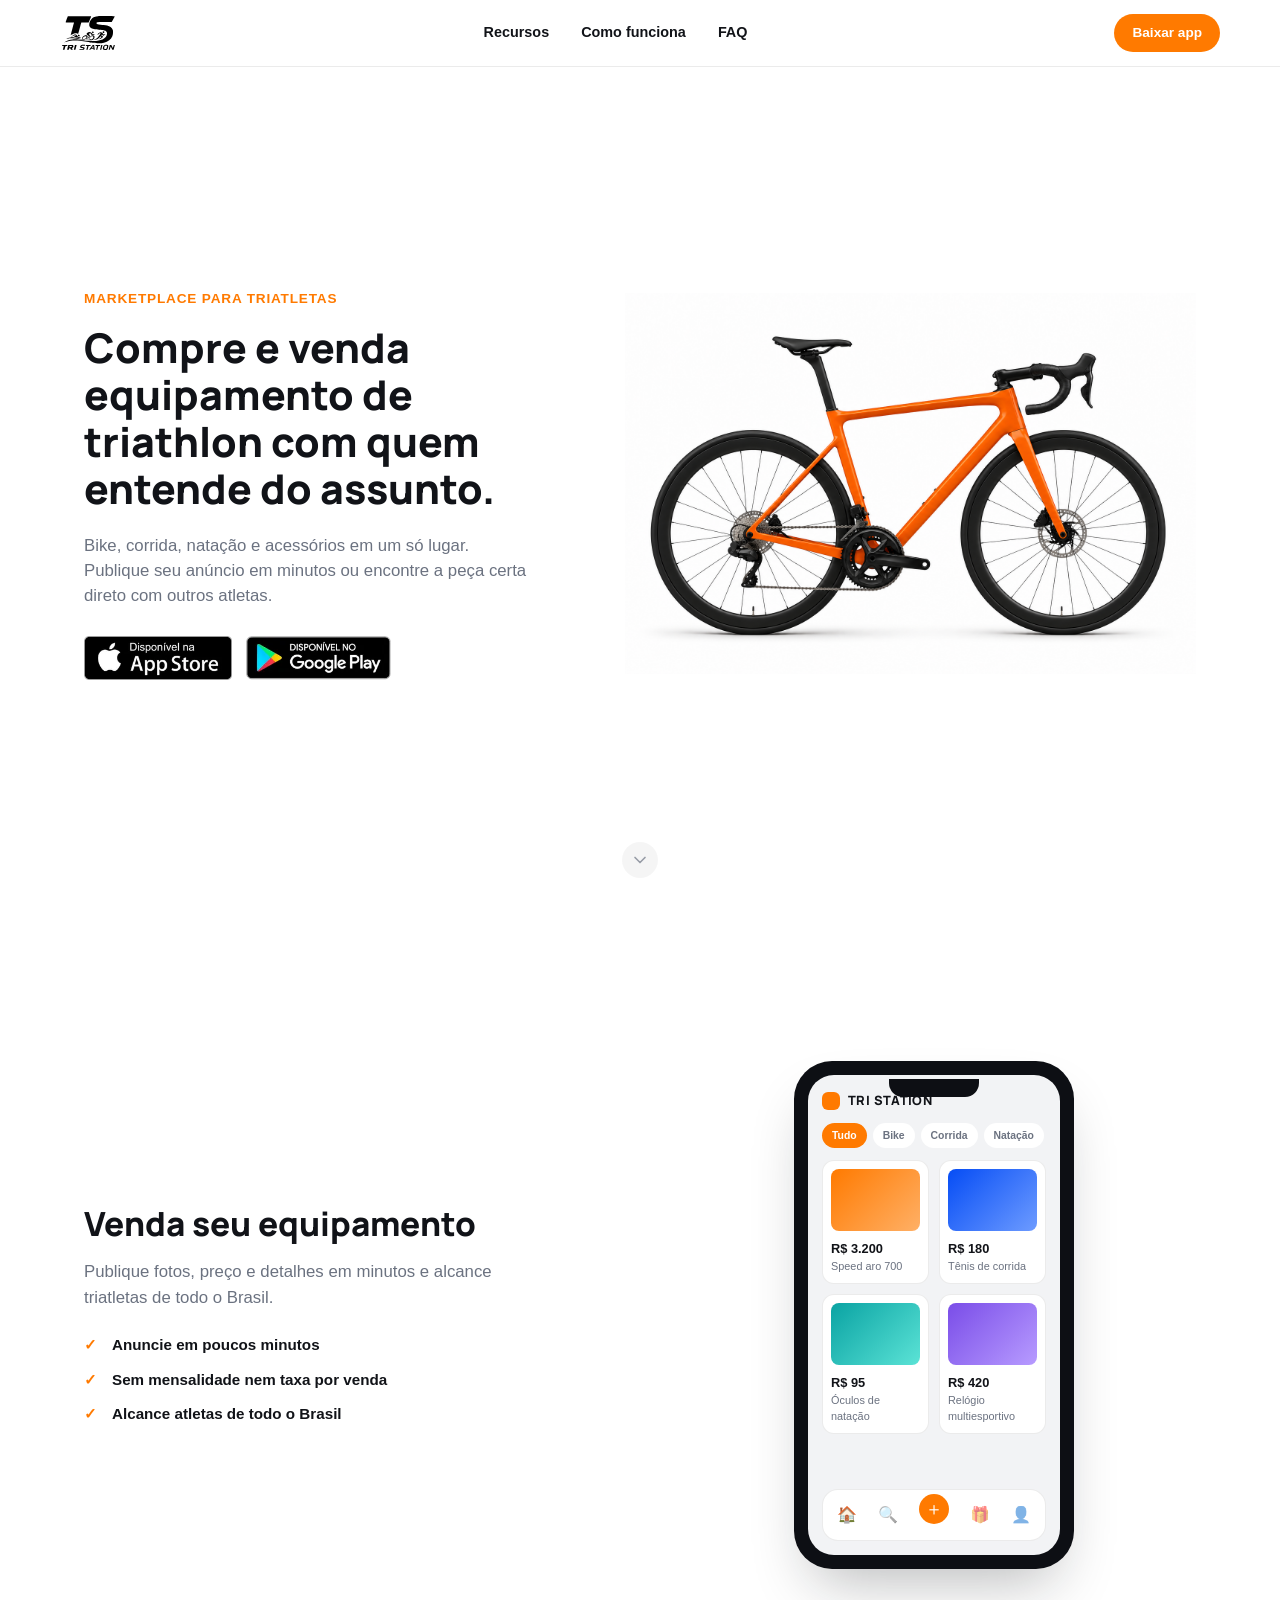
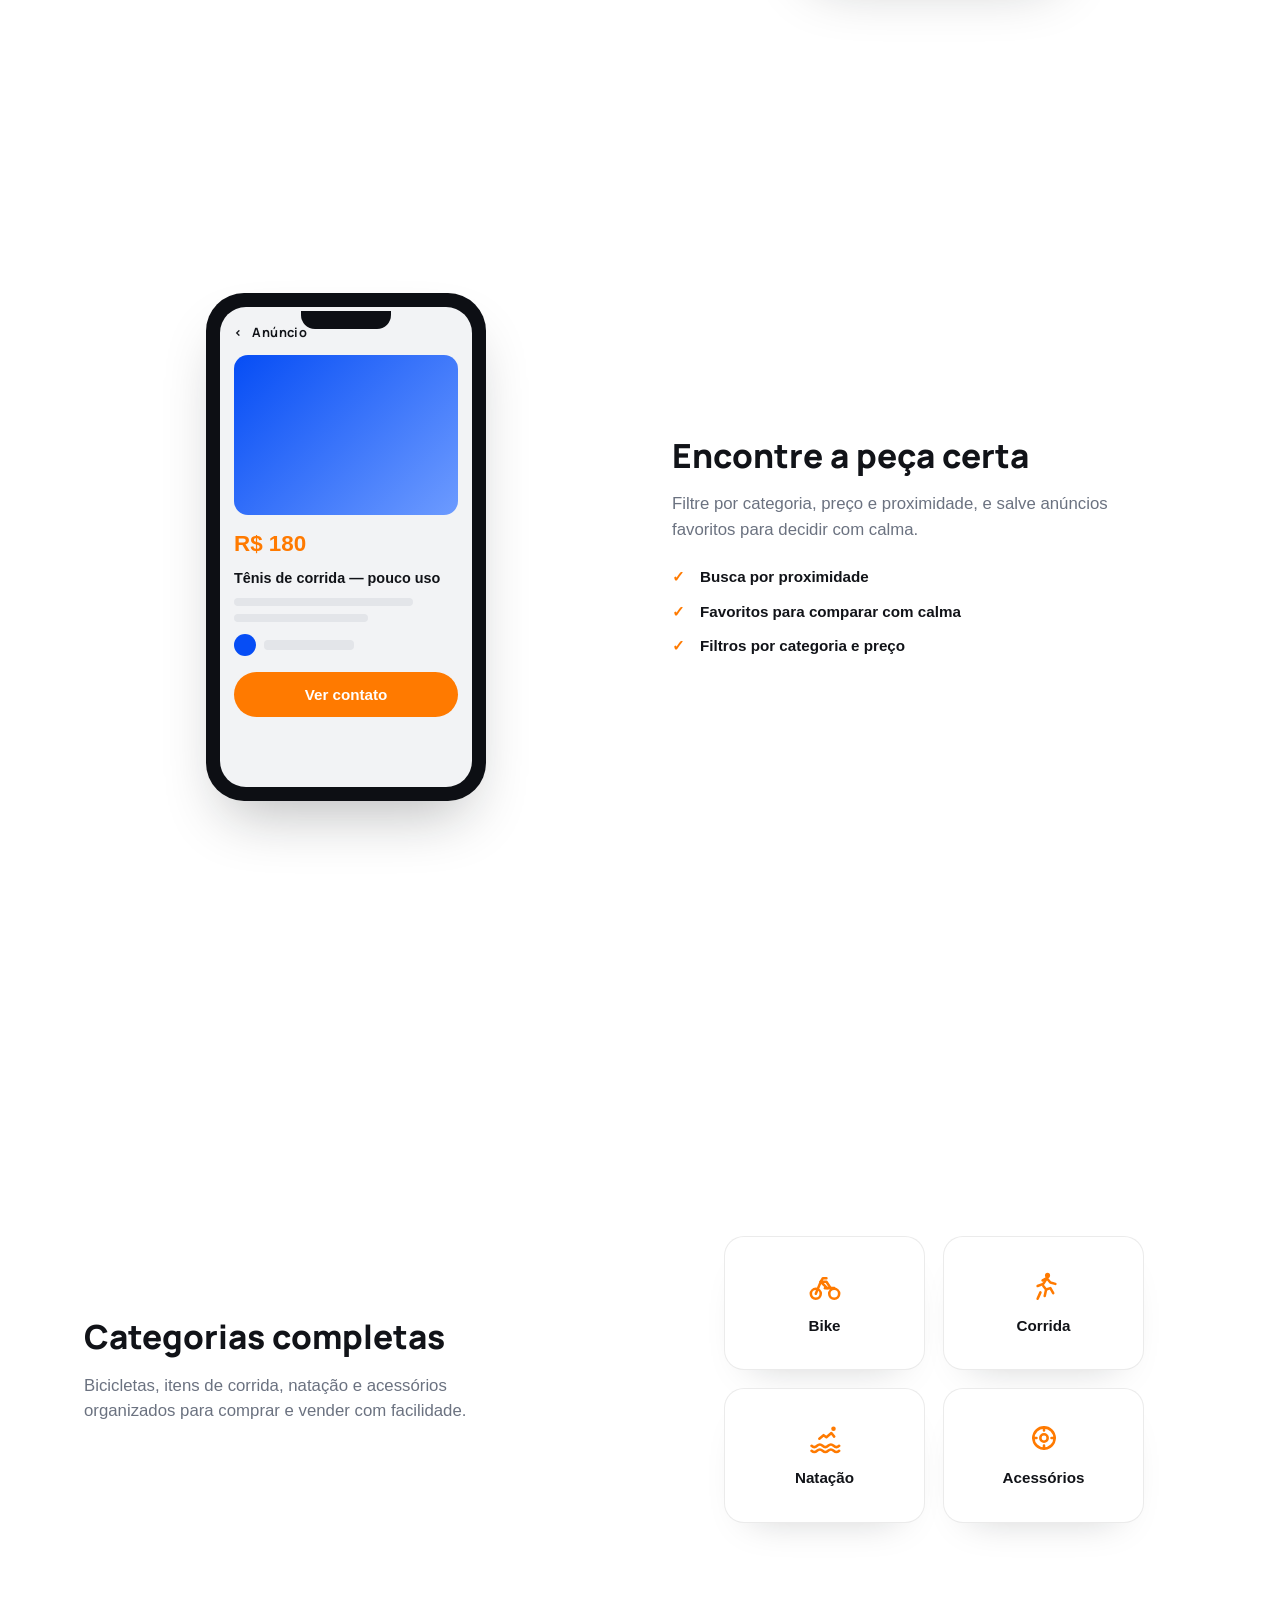
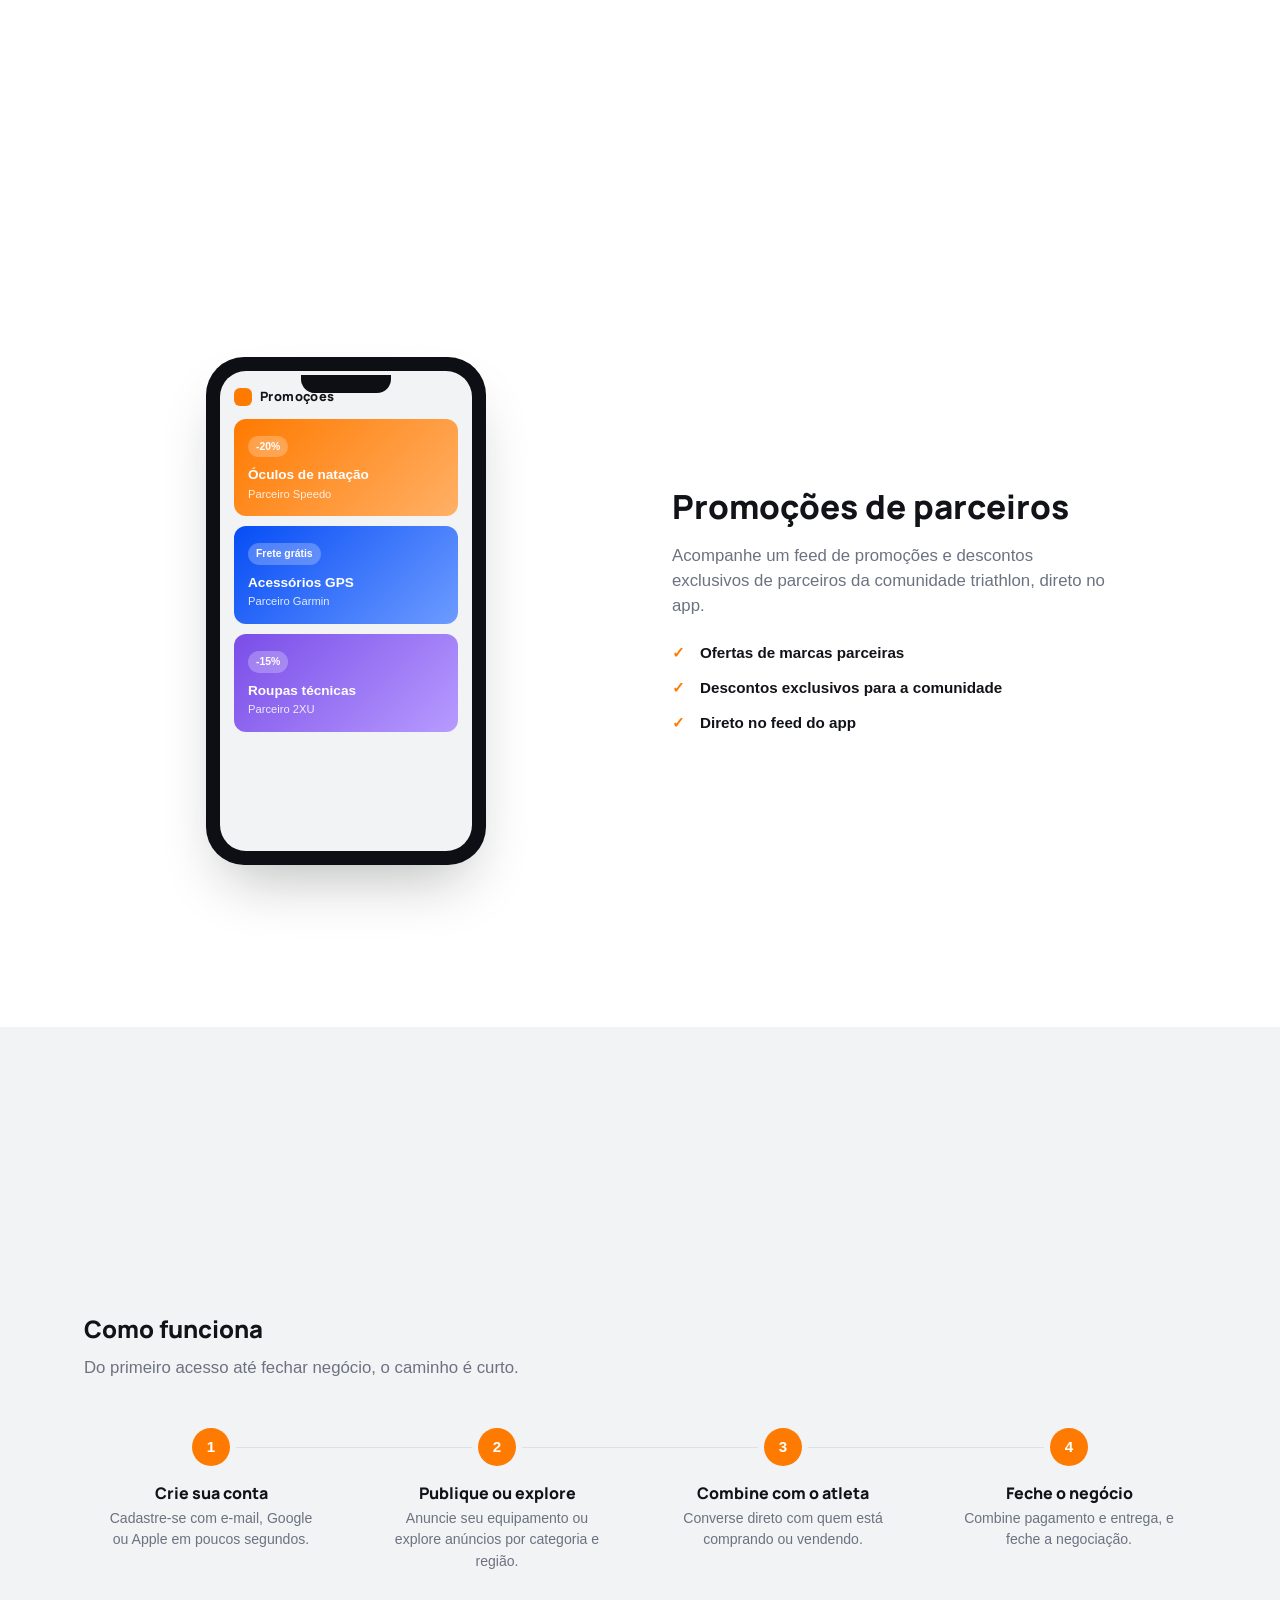
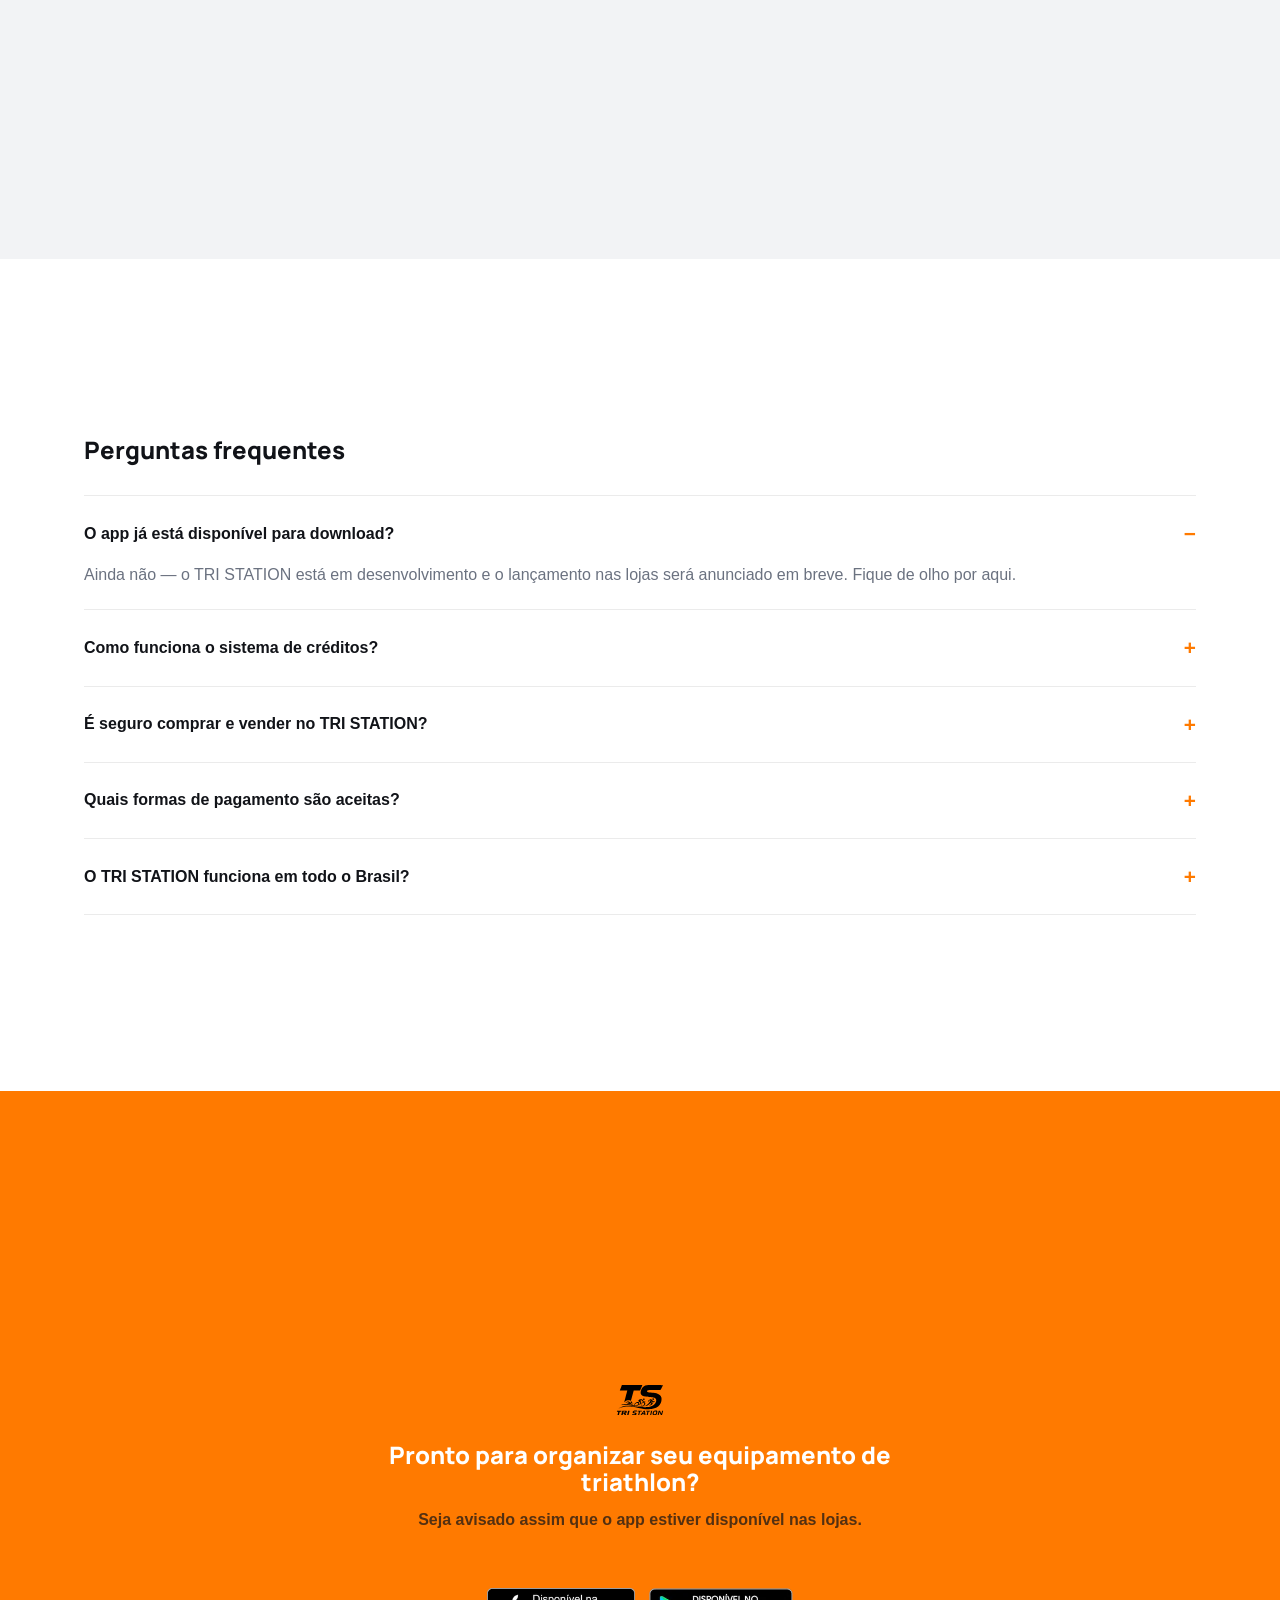
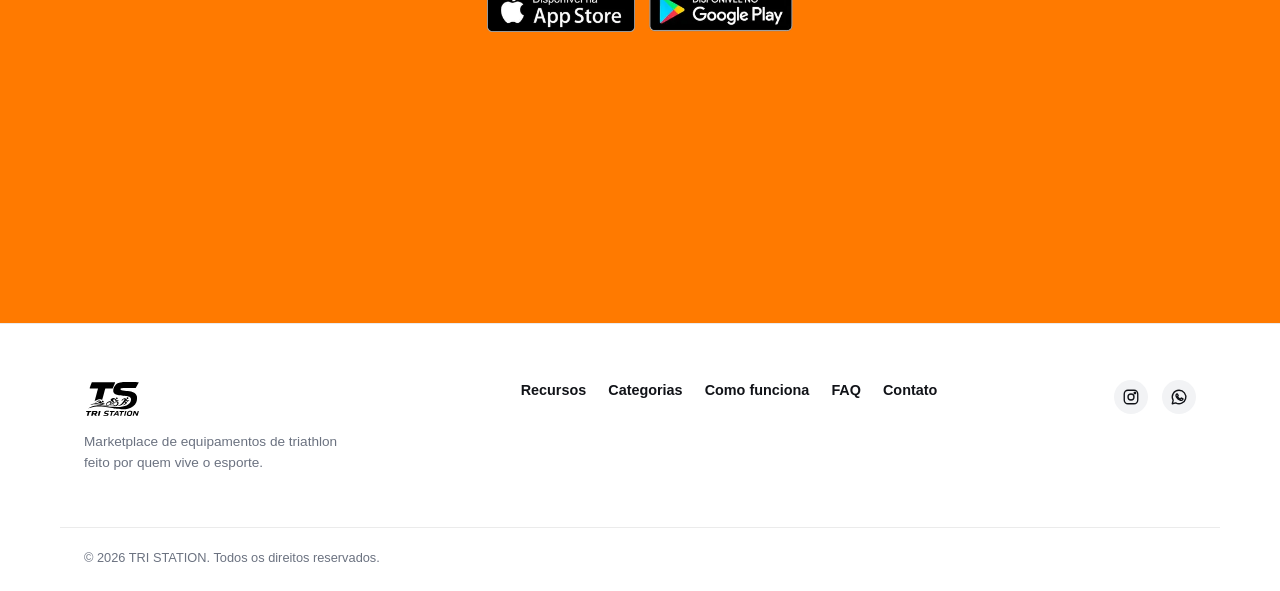
==== index.html @ 7f77e388 "Initial version of the TRI STATION landing page Minimalist one-page marketing site for the TRI STATI" ====
<!DOCTYPE html>
<html lang="pt-BR">
<head>
<meta charset="UTF-8">
<meta name="viewport" content="width=device-width, initial-scale=1.0">
<title>TRI STATION — Marketplace de equipamentos de triathlon</title>
<meta name="description" content="Compre e venda bikes, itens de corrida, natação e acessórios de triathlon com quem entende do assunto. Anúncios revisados, busca por proximidade e negociação direta entre atletas.">
<link rel="icon" type="image/svg+xml" href="assets/favicon.svg">
<link rel="preconnect" href="https://fonts.googleapis.com">
<link rel="preconnect" href="https://fonts.gstatic.com" crossorigin>
<link href="https://fonts.googleapis.com/css2?family=Manrope:wght@400;500;600;700;800&display=swap" rel="stylesheet">
<link rel="stylesheet" href="styles.css">
</head>
<body>

<header class="site-header">
  <div class="container header-inner">
    <a href="#top" class="brand">
      <img src="assets/logo.svg" alt="TRI STATION" class="brand-logo">
    </a>

    <nav class="main-nav" id="main-nav">
      <a href="#vender">Recursos</a>
      <a href="#como-funciona">Como funciona</a>
      <a href="#faq">FAQ</a>
      <a href="#download" class="nav-cta-mobile">Baixar app</a>
    </nav>

    <div class="header-actions">
      <a href="#download" class="btn btn-primary btn-small">Baixar app</a>
      <button class="nav-toggle" id="nav-toggle" aria-label="Abrir menu" aria-expanded="false">
        <span></span><span></span><span></span>
      </button>
    </div>
  </div>
</header>

<main id="top">

  <section class="hero">
    <div class="container hero-grid">
      <div class="hero-copy">
        <p class="eyebrow">Marketplace para triatletas</p>
        <h1>Compre e venda equipamento de triathlon com quem entende do assunto.</h1>
        <p class="hero-sub">Bike, corrida, natação e acessórios em um só lugar. </br>
          Publique seu anúncio em minutos ou encontre a peça certa direto com outros atletas.</p>

        <div class="store-buttons">
          <button type="button" class="store-btn" data-store="ios">
            <img src="assets/images/apple_store_badge.webp" alt="Baixar na App Store" class="store-badge">
          </button>
          <button type="button" class="store-btn" data-store="android">
            <img src="assets/images/google_store_badge.webp" alt="Disponível no Google Play" class="store-badge">
          </button>
        </div>
      </div>

      <div class="hero-visual">
        <img src="assets/images/bike.png" alt="Bicicleta de estrada laranja, anunciada no TRI STATION" class="hero-bike">
      </div>
    </div>
  </section>

  <section class="split" id="vender">
    <div class="container split-grid">
      <div class="split-copy">
        <h2>Venda seu equipamento</h2>
        <p>Publique fotos, preço e detalhes em minutos e alcance triatletas de todo o Brasil.</p>
        <ul class="check-list">
          <li>Anuncie em poucos minutos</li>
          <li>Sem mensalidade nem taxa por venda</li>
          <li>Alcance atletas de todo o Brasil</li>
        </ul>
      </div>

      <div class="split-visual">
        <div class="phone">
          <div class="phone-notch"></div>
          <div class="phone-screen">
            <div class="app-topbar">
              <span class="app-logo-dot"></span>
              <span>TRI STATION</span>
            </div>
            <div class="app-pills">
              <span class="pill pill-active">Tudo</span>
              <span class="pill">Bike</span>
              <span class="pill">Corrida</span>
              <span class="pill">Natação</span>
            </div>
            <div class="app-grid">
              <div class="app-card">
                <div class="app-card-img grad-1"></div>
                <div class="app-card-price">R$ 3.200</div>
                <div class="app-card-title">Speed aro 700</div>
              </div>
              <div class="app-card">
                <div class="app-card-img grad-2"></div>
                <div class="app-card-price">R$ 180</div>
                <div class="app-card-title">Tênis de corrida</div>
              </div>
              <div class="app-card">
                <div class="app-card-img grad-3"></div>
                <div class="app-card-price">R$ 95</div>
                <div class="app-card-title">Óculos de natação</div>
              </div>
              <div class="app-card">
                <div class="app-card-img grad-4"></div>
                <div class="app-card-price">R$ 420</div>
                <div class="app-card-title">Relógio multiesportivo</div>
              </div>
            </div>
            <div class="app-bottomnav">
              <span class="nav-icon active">🏠</span>
              <span class="nav-icon">🔍</span>
              <span class="nav-icon nav-icon-raised">＋</span>
              <span class="nav-icon">🎁</span>
              <span class="nav-icon">👤</span>
            </div>
          </div>
        </div>
      </div>
    </div>
  </section>

  <section class="split split-reverse" id="comprar">
    <div class="container split-grid">
      <div class="split-copy">
        <h2>Encontre a peça certa</h2>
        <p>Filtre por categoria, preço e proximidade, e salve anúncios favoritos para decidir com calma.</p>
        <ul class="check-list">
          <li>Busca por proximidade</li>
          <li>Favoritos para comparar com calma</li>
          <li>Filtros por categoria e preço</li>
        </ul>
      </div>

      <div class="split-visual">
        <div class="phone">
          <div class="phone-notch"></div>
          <div class="phone-screen">
            <div class="app-topbar app-topbar-back">
              <span>‹</span>
              <span>Anúncio</span>
            </div>
            <div class="app-detail-img grad-2"></div>
            <div class="app-detail-body">
              <div class="app-detail-price">R$ 180</div>
              <div class="app-detail-title">Tênis de corrida — pouco uso</div>
              <div class="skeleton-line w-80"></div>
              <div class="skeleton-line w-60"></div>
              <div class="app-seller-row">
                <span class="app-seller-avatar"></span>
                <span class="skeleton-line w-40" style="height:10px;margin:0;"></span>
              </div>
              <button type="button" class="btn btn-primary btn-block">Ver contato</button>
            </div>
          </div>
        </div>
      </div>
    </div>
  </section>

  <section class="split" id="categorias">
    <div class="container split-grid">
      <div class="split-copy">
        <h2>Categorias completas</h2>
        <p>Bicicletas, itens de corrida, natação e acessórios organizados para comprar e vender com facilidade.</p>
      </div>

      <div class="split-visual">
        <div class="category-tiles">
          <div class="category-tile">
            <svg class="category-tile-icon" viewBox="0 0 24 24" fill="none" stroke="currentColor" stroke-width="1.8" stroke-linecap="round" stroke-linejoin="round">
              <circle cx="5.5" cy="17.5" r="3.5"/>
              <circle cx="18.5" cy="17.5" r="3.5"/>
              <path d="M5.5 17.5 9 9h4l3 4.5"/>
              <path d="M9 9l1.5-2.5H13"/>
              <path d="M12 13.5h6.5"/>
              <path d="M9 9l4.5 4.5"/>
            </svg>
            <span>Bike</span>
          </div>
          <div class="category-tile">
            <svg class="category-tile-icon" viewBox="0 0 24 24" fill="none" stroke="currentColor" stroke-width="1.8" stroke-linecap="round" stroke-linejoin="round">
              <circle cx="14.5" cy="4.5" r="1.8" fill="currentColor" stroke="none"/>
              <path d="M11 8l3-1.5 2.5 3 3.5 1"/>
              <path d="M14 6.5l-2.5 4-4 1.5"/>
              <path d="M11.5 12l2 2.5-1 4.5"/>
              <path d="M13.5 14.5l3-1 2 3.5"/>
              <path d="M7.5 21l2-4.5"/>
            </svg>
            <span>Corrida</span>
          </div>
          <div class="category-tile">
            <svg class="category-tile-icon" viewBox="0 0 24 24" fill="none" stroke="currentColor" stroke-width="1.8" stroke-linecap="round" stroke-linejoin="round">
              <circle cx="18" cy="5.5" r="1.6" fill="currentColor" stroke="none"/>
              <path d="M8 12.5l3-2.5 2 1.5 3.5-3 2 2.5"/>
              <path d="M2.5 17.5c1.3 1.2 2.6 1.2 3.9 0 1.3-1.2 2.6-1.2 3.9 0 1.3 1.2 2.6 1.2 3.9 0 1.3-1.2 2.6-1.2 3.9 0 1.3 1.2 2.6 1.2 3.9 0"/>
              <path d="M2.5 21c1.3 1.2 2.6 1.2 3.9 0 1.3-1.2 2.6-1.2 3.9 0 1.3 1.2 2.6 1.2 3.9 0 1.3-1.2 2.6-1.2 3.9 0 1.3 1.2 2.6 1.2 3.9 0"/>
            </svg>
            <span>Natação</span>
          </div>
          <div class="category-tile">
            <svg class="category-tile-icon" viewBox="0 0 24 24" fill="none" stroke="currentColor" stroke-width="1.8" stroke-linecap="round" stroke-linejoin="round">
              <circle cx="12" cy="12" r="7.5"/>
              <circle cx="12" cy="12" r="2.6"/>
              <path d="M12 4.5v2.2M12 17.3v2.2M4.5 12h2.2M17.3 12h2.2"/>
            </svg>
            <span>Acessórios</span>
          </div>
        </div>
      </div>
    </div>
  </section>

  <section class="split split-reverse" id="promocoes">
    <div class="container split-grid">
      <div class="split-copy">
        <h2>Promoções de parceiros</h2>
        <p>Acompanhe um feed de promoções e descontos exclusivos de parceiros da comunidade triathlon, direto no app.</p>
        <ul class="check-list">
          <li>Ofertas de marcas parceiras</li>
          <li>Descontos exclusivos para a comunidade</li>
          <li>Direto no feed do app</li>
        </ul>
      </div>

      <div class="split-visual">
        <div class="phone">
          <div class="phone-notch"></div>
          <div class="phone-screen">
            <div class="app-topbar">
              <span class="app-logo-dot"></span>
              <span>Promoções</span>
            </div>
            <div class="app-promo-list">
              <div class="app-promo-card grad-1">
                <span class="app-promo-tag">-20%</span>
                <div class="app-promo-title">Óculos de natação</div>
                <div class="app-promo-partner">Parceiro Speedo</div>
              </div>
              <div class="app-promo-card grad-2">
                <span class="app-promo-tag">Frete grátis</span>
                <div class="app-promo-title">Acessórios GPS</div>
                <div class="app-promo-partner">Parceiro Garmin</div>
              </div>
              <div class="app-promo-card grad-4">
                <span class="app-promo-tag">-15%</span>
                <div class="app-promo-title">Roupas técnicas</div>
                <div class="app-promo-partner">Parceiro 2XU</div>
              </div>
            </div>
          </div>
        </div>
      </div>
    </div>
  </section>

  <section class="how-it-works" id="como-funciona">
    <div class="container">
      <h2>Como funciona</h2>
      <p class="section-sub">Do primeiro acesso até fechar negócio, o caminho é curto.</p>

      <ol class="steps-row">
        <li>
          <span class="step-number">1</span>
          <h3>Crie sua conta</h3>
          <p>Cadastre-se com e-mail, Google ou Apple em poucos segundos.</p>
        </li>
        <li>
          <span class="step-number">2</span>
          <h3>Publique ou explore</h3>
          <p>Anuncie seu equipamento ou explore anúncios por categoria e região.</p>
        </li>
        <li>
          <span class="step-number">3</span>
          <h3>Combine com o atleta</h3>
          <p>Converse direto com quem está comprando ou vendendo.</p>
        </li>
        <li>
          <span class="step-number">4</span>
          <h3>Feche o negócio</h3>
          <p>Combine pagamento e entrega, e feche a negociação.</p>
        </li>
      </ol>
    </div>
  </section>

  <section class="faq" id="faq">
    <div class="container">
      <h2>Perguntas frequentes</h2>

      <div class="faq-list">
        <details class="faq-item" open>
          <summary>O app já está disponível para download?</summary>
          <p>Ainda não — o TRI STATION está em desenvolvimento e o lançamento nas lojas será anunciado em breve. Fique de olho por aqui.</p>
        </details>
        <details class="faq-item">
          <summary>Como funciona o sistema de créditos?</summary>
          <p>Cada anúncio publicado consome 1 crédito. Você compra pacotes de créditos e usa quando quiser, sem mensalidade.</p>
        </details>
        <details class="faq-item">
          <summary>É seguro comprar e vender no TRI STATION?</summary>
          <p>Todo anúncio passa por moderação antes de ficar visível, o que ajuda a manter a qualidade e reduzir anúncios fora do padrão. O pagamento e a entrega são combinados diretamente entre os atletas.</p>
        </details>
        <details class="faq-item">
          <summary>Quais formas de pagamento são aceitas?</summary>
          <p>Isso fica combinado entre comprador e vendedor — Pix, dinheiro, cartão ou transferência são as opções mais comuns.</p>
        </details>
        <details class="faq-item">
          <summary>O TRI STATION funciona em todo o Brasil?</summary>
          <p>Sim, o app é pensado para atletas em todo o Brasil, com busca por proximidade para facilitar encontros locais.</p>
        </details>
      </div>
    </div>
  </section>

  <section class="final-cta" id="download">
    <div class="container final-cta-inner">
      <img src="assets/logo.svg" alt="TRI STATION" class="final-cta-logo">
      <h2>Pronto para organizar seu equipamento de triathlon?</h2>
      <p>Seja avisado assim que o app estiver disponível nas lojas.</p>
      <div class="store-buttons store-buttons-center">
        <button type="button" class="store-btn" data-store="ios">
          <img src="assets/images/apple_store_badge.webp" alt="Baixar na App Store" class="store-badge">
        </button>
        <button type="button" class="store-btn" data-store="android">
          <img src="assets/images/google_store_badge.webp" alt="Disponível no Google Play" class="store-badge">
        </button>
      </div>
    </div>
  </section>

</main>

<footer class="site-footer">
  <div class="container footer-inner">
    <div class="footer-brand">
      <img src="assets/logo.svg" alt="TRI STATION" class="brand-logo">
      <p>Marketplace de equipamentos de triathlon feito por quem vive o esporte.</p>
    </div>

    <nav class="footer-nav">
      <a href="#vender">Recursos</a>
      <a href="#categorias">Categorias</a>
      <a href="#como-funciona">Como funciona</a>
      <a href="#faq">FAQ</a>
      <a href="mailto:contato@tristation.com.br">Contato</a>
    </nav>

    <div class="footer-social" aria-label="Redes sociais">
      <a href="https://www.instagram.com/tristationbr" target="_blank" rel="noopener noreferrer" aria-label="Instagram">
        <svg viewBox="0 0 24 24" width="18" height="18" fill="none" stroke="currentColor" stroke-width="1.8"><rect x="3" y="3" width="18" height="18" rx="5"/><circle cx="12" cy="12" r="4"/><circle cx="17.2" cy="6.8" r="1"/></svg>
      </a>
      <a href="#" aria-label="WhatsApp">
        <svg viewBox="0 0 24 24" width="18" height="18" fill="none" stroke="currentColor" stroke-width="1.8" stroke-linecap="round" stroke-linejoin="round"><path d="M12 3a9 9 0 00-7.75 13.5L3 21l4.6-1.2A9 9 0 1012 3z"/><path d="M8.5 8.3c.2-.5.4-.5.6-.5h.5c.15 0 .35 0 .5.4.2.5.7 1.6.75 1.7.05.1.08.2 0 .35-.08.15-.12.25-.25.4-.12.15-.25.3-.36.4-.12.12-.25.25-.1.5.15.25.65 1.1 1.4 1.75.95.85 1.75 1.1 2 1.25.25.15.4.12.55-.05.15-.18.6-.7.75-.95.15-.25.3-.2.5-.12.2.08 1.3.6 1.5.7.2.1.35.15.4.25.05.1.05.55-.15 1.05-.2.5-1.1 1-1.55 1.05-.4.05-.9.08-1.45-.1-.33-.1-.75-.25-1.3-.5-2.3-1-3.8-3.3-3.9-3.45-.1-.15-.9-1.2-.9-2.3 0-1.1.6-1.6.8-1.85z"/></svg>
      </a>
    </div>
  </div>
  <div class="container footer-bottom">
    <p>&copy; 2026 TRI STATION. Todos os direitos reservados.</p>
  </div>
</footer>

<div class="toast" id="toast" role="status" aria-live="polite"></div>

<button type="button" id="scroll-down" class="scroll-down" aria-label="Ir para a próxima seção">
  <svg viewBox="0 0 24 24" width="20" height="20" fill="none" stroke="currentColor" stroke-width="2" stroke-linecap="round" stroke-linejoin="round"><path d="M6 9l6 6 6-6"/></svg>
</button>

<script src="script.js"></script>
</body>
</html>
---- styles.css ----
:root {
  --background: #FFFFFF;
  --foreground: #111318;
  --card: #FFFFFF;
  --primary: #FF7A00;
  --primary-dark: #E56D00;
  --secondary: #064DF5;
  --muted: #F2F3F5;
  --muted-foreground: #6B7280;
  --border: rgba(0, 0, 0, 0.08);
  --radius: 16px;
  --max-width: 1160px;
  --header-height: 68px;
  --font-heading: 'Manrope', -apple-system, BlinkMacSystemFont, 'Segoe UI', sans-serif;
  --font-body: -apple-system, BlinkMacSystemFont, 'Segoe UI', Roboto, Helvetica, Arial, sans-serif;
}

* { box-sizing: border-box; }

html {
  scroll-behavior: smooth;
  scroll-snap-type: y mandatory;
  scroll-padding-top: var(--header-height);
}

html.js-scrolling {
  scroll-snap-type: none;
}

body {
  margin: 0;
  background: var(--background);
  color: var(--foreground);
  font-family: var(--font-body);
  line-height: 1.5;
  -webkit-font-smoothing: antialiased;
}

h1, h2, h3, h4 {
  font-family: var(--font-heading);
  font-weight: 800;
  line-height: 1.15;
  margin: 0 0 .5em;
}

p { margin: 0 0 1em; color: var(--foreground); }

a { color: inherit; }

img { max-width: 100%; display: block; }

.container {
  max-width: var(--max-width);
  margin: 0 auto;
  padding: 0 24px;
  width: 100%;
}

section {
  padding: 48px 0;
}

main > section {
  min-height: calc(100vh - var(--header-height));
  display: flex;
  align-items: center;
  scroll-snap-align: start;
  scroll-snap-stop: always;
}

.site-footer { scroll-snap-align: start; }

.section-sub {
  color: var(--muted-foreground);
  font-size: 1.05rem;
  max-width: 640px;
}

/* Buttons */
.btn {
  display: inline-flex;
  align-items: center;
  justify-content: center;
  gap: 8px;
  padding: 14px 22px;
  border-radius: 999px;
  font-weight: 700;
  text-decoration: none;
  border: none;
  cursor: pointer;
  font-size: 0.95rem;
  transition: transform .15s ease, box-shadow .15s ease, background .15s ease;
}

.btn-primary {
  background: var(--primary);
  color: #fff;
}

.btn-primary:hover { background: var(--primary-dark); transform: translateY(-1px); }

.btn-small { padding: 9px 18px; font-size: 0.85rem; }

.btn-block { width: 100%; }

/* Header */
.site-header {
  position: sticky;
  top: 0;
  z-index: 50;
  background: rgba(255, 255, 255, 0.9);
  backdrop-filter: blur(10px);
  border-bottom: 1px solid var(--border);
}

.header-inner {
  display: flex;
  align-items: center;
  justify-content: space-between;
  padding: 14px 0;
}

.brand-logo {
  height: 38px;
  width: auto;
  display: block;
}

.main-nav {
  display: flex;
  gap: 32px;
}

.main-nav a {
  text-decoration: none;
  font-weight: 600;
  font-size: 0.9rem;
  color: var(--foreground);
}

.main-nav a:hover { color: var(--primary); }

.nav-cta-mobile { display: none; }

.header-actions {
  display: flex;
  align-items: center;
  gap: 14px;
}

.nav-toggle {
  display: none;
  flex-direction: column;
  justify-content: center;
  gap: 4px;
  width: 32px;
  height: 32px;
  background: none;
  border: none;
  cursor: pointer;
}

.nav-toggle span {
  display: block;
  height: 2px;
  width: 100%;
  background: var(--foreground);
  border-radius: 2px;
}

/* Hero */
.hero { background: var(--background); }

.hero-grid {
  display: grid;
  grid-template-columns: 0.95fr 1.1fr;
  gap: 48px;
  align-items: center;
}

.eyebrow {
  display: inline-block;
  color: var(--primary);
  font-weight: 700;
  font-size: 0.85rem;
  letter-spacing: 0.06em;
  text-transform: uppercase;
  margin-bottom: 14px;
}

.hero h1 {
  color: var(--foreground);
  font-size: clamp(1.9rem, 3.2vw, 2.6rem);
  max-width: 560px;
}

.hero-sub {
  font-size: 1.05rem;
  color: var(--muted-foreground);
  max-width: 480px;
}

.store-buttons {
  display: flex;
  gap: 14px;
  flex-wrap: wrap;
  margin-top: 28px;
}

.store-buttons-center { justify-content: center; }

.store-btn {
  display: inline-flex;
  align-items: center;
  background: none;
  border: none;
  padding: 0;
  line-height: 0;
  cursor: pointer;
  transition: transform .15s ease, opacity .15s ease;
}

.store-btn:hover { transform: translateY(-2px); opacity: 0.88; }

.store-badge {
  height: 44px;
  width: auto;
}

.store-note {
  font-size: 0.85rem;
  color: var(--muted-foreground);
  margin-top: 10px;
}

.hero-visual { display: flex; justify-content: center; align-items: center; }

.hero-bike {
  width: 100%;
  max-width: 640px;
  height: auto;
}

/* Split sections (alternating text / visual) */
.split-grid {
  display: grid;
  grid-template-columns: 1fr 1fr;
  gap: 64px;
  align-items: center;
}

.split-copy { order: 1; }
.split-visual { order: 2; display: flex; justify-content: center; }

.split-reverse .split-copy { order: 2; }
.split-reverse .split-visual { order: 1; }

.split-copy h2 {
  font-size: clamp(1.6rem, 2.6vw, 2.1rem);
  max-width: 460px;
}

.split-copy p {
  color: var(--muted-foreground);
  font-size: 1.05rem;
  max-width: 440px;
}

.check-list {
  list-style: none;
  padding: 0;
  margin: 24px 0 0;
  display: flex;
  flex-direction: column;
  gap: 12px;
}

.check-list li {
  position: relative;
  padding-left: 28px;
  font-weight: 600;
  font-size: 0.95rem;
  color: var(--foreground);
}

.check-list li::before {
  content: '\2713';
  position: absolute;
  left: 0;
  top: 0;
  color: var(--primary);
  font-weight: 800;
}

/* Phone mockup */
.phone {
  width: 280px;
  background: #0d0f14;
  border-radius: 38px;
  padding: 14px;
  box-shadow: 0 30px 60px -20px rgba(17, 19, 24, 0.3);
}

.phone-notch {
  width: 90px;
  height: 18px;
  background: #0d0f14;
  border-radius: 0 0 14px 14px;
  margin: 0 auto;
  position: relative;
  top: 4px;
  z-index: 2;
}

.phone-screen {
  background: var(--muted);
  border-radius: 26px;
  padding: 16px 14px 14px;
  min-height: 480px;
  margin-top: -18px;
  display: flex;
  flex-direction: column;
  gap: 12px;
}

.app-topbar {
  display: flex;
  align-items: center;
  gap: 8px;
  font-family: var(--font-heading);
  font-weight: 800;
  font-size: 0.8rem;
  letter-spacing: 0.03em;
}

.app-topbar-back { font-weight: 700; gap: 10px; }

.app-logo-dot {
  width: 18px;
  height: 18px;
  border-radius: 6px;
  background: var(--primary);
  display: inline-block;
}

.app-pills {
  display: flex;
  gap: 6px;
  flex-wrap: wrap;
}

.pill {
  font-size: 0.65rem;
  font-weight: 700;
  padding: 5px 10px;
  border-radius: 999px;
  background: #fff;
  color: var(--muted-foreground);
  white-space: nowrap;
}

.pill-active { background: var(--primary); color: #fff; }

.app-grid {
  display: grid;
  grid-template-columns: 1fr 1fr;
  gap: 10px;
}

.app-card {
  background: var(--card);
  border-radius: 12px;
  padding: 8px;
  border: 1px solid var(--border);
}

.app-card-img {
  height: 62px;
  border-radius: 8px;
  margin-bottom: 8px;
}

.grad-1 { background: linear-gradient(135deg, var(--primary), #ffb066); }
.grad-2 { background: linear-gradient(135deg, var(--secondary), #6d9bff); }
.grad-3 { background: linear-gradient(135deg, #0aa3a3, #5be3d6); }
.grad-4 { background: linear-gradient(135deg, #7a4de8, #b79bff); }

.app-card-price {
  font-weight: 800;
  font-size: 0.8rem;
}

.app-card-title {
  font-size: 0.68rem;
  color: var(--muted-foreground);
}

.app-bottomnav {
  margin-top: auto;
  display: flex;
  justify-content: space-between;
  align-items: center;
  background: var(--card);
  border-radius: 16px;
  padding: 10px 14px;
  border: 1px solid var(--border);
}

.nav-icon { font-size: 1rem; opacity: 0.55; }
.nav-icon.active { opacity: 1; }

.nav-icon-raised {
  background: var(--primary);
  color: #fff;
  width: 30px;
  height: 30px;
  border-radius: 50%;
  display: inline-flex;
  align-items: center;
  justify-content: center;
  opacity: 1;
  font-size: 1.1rem;
  transform: translateY(-6px);
}

.app-detail-img {
  height: 160px;
  border-radius: 14px;
}

.app-detail-body { display: flex; flex-direction: column; gap: 8px; }

.app-detail-price {
  font-size: 1.4rem;
  font-weight: 800;
  color: var(--primary);
}

.app-detail-title { font-weight: 700; font-size: 0.9rem; }

.skeleton-line {
  height: 8px;
  border-radius: 4px;
  background: #E3E5E9;
}

.w-80 { width: 80%; }
.w-60 { width: 60%; }
.w-40 { width: 40%; }

.app-seller-row {
  display: flex;
  align-items: center;
  gap: 8px;
  margin: 4px 0 8px;
}

.app-seller-avatar {
  width: 22px;
  height: 22px;
  border-radius: 50%;
  background: var(--secondary);
  display: inline-block;
}

.app-promo-list {
  display: flex;
  flex-direction: column;
  gap: 10px;
}

.app-promo-card {
  position: relative;
  border-radius: 12px;
  padding: 14px;
  color: #fff;
}

.app-promo-tag {
  display: inline-block;
  background: rgba(255, 255, 255, 0.25);
  padding: 3px 8px;
  border-radius: 999px;
  font-size: 0.65rem;
  font-weight: 800;
  margin-bottom: 8px;
}

.app-promo-title { font-weight: 800; font-size: 0.85rem; }
.app-promo-partner { font-size: 0.7rem; opacity: 0.85; }

/* Category tiles */
.category-tiles {
  display: grid;
  grid-template-columns: repeat(2, 1fr);
  gap: 18px;
  width: 100%;
  max-width: 420px;
}

.category-tile {
  display: flex;
  flex-direction: column;
  align-items: center;
  justify-content: center;
  gap: 12px;
  background: var(--card);
  border: 1px solid var(--border);
  border-radius: 20px;
  padding: 32px 16px;
  box-shadow: 0 20px 40px -28px rgba(17, 19, 24, 0.25);
}

.category-tile-icon {
  width: 34px;
  height: 34px;
  color: var(--primary);
}

.category-tile span {
  font-weight: 700;
  font-size: 0.95rem;
}

/* How it works */
.how-it-works { background: var(--muted); }

.steps-row {
  list-style: none;
  padding: 0;
  margin: 48px 0 0;
  display: grid;
  grid-template-columns: repeat(4, 1fr);
  gap: 32px;
  position: relative;
}

.steps-row::before {
  content: '';
  position: absolute;
  top: 19px;
  left: 10%;
  right: 10%;
  height: 1px;
  background: var(--border);
  z-index: 0;
}

.steps-row li {
  position: relative;
  z-index: 1;
  text-align: center;
}

.step-number {
  display: inline-flex;
  align-items: center;
  justify-content: center;
  width: 38px;
  height: 38px;
  border-radius: 50%;
  background: var(--primary);
  color: #fff;
  font-weight: 800;
  font-size: 0.95rem;
  margin-bottom: 18px;
  box-shadow: 0 0 0 6px var(--muted);
}

.steps-row h3 { font-size: 1rem; margin-bottom: 6px; }
.steps-row p { color: var(--muted-foreground); font-size: 0.88rem; margin: 0; max-width: 220px; margin-left: auto; margin-right: auto; }

/* FAQ */
.faq-list {
  margin-top: 32px;
  display: flex;
  flex-direction: column;
}

.faq-item {
  border-bottom: 1px solid var(--border);
  padding: 22px 0;
}

.faq-item:first-child { border-top: 1px solid var(--border); }

.faq-item summary {
  cursor: pointer;
  font-weight: 700;
  list-style: none;
  display: flex;
  justify-content: space-between;
  align-items: center;
}

.faq-item summary::-webkit-details-marker { display: none; }

.faq-item summary::after {
  content: '+';
  font-size: 1.3rem;
  color: var(--primary);
  margin-left: 12px;
}

.faq-item[open] summary::after { content: '\2212'; }

.faq-item p {
  margin: 14px 0 0;
  color: var(--muted-foreground);
}

/* Final CTA */
.final-cta { background: var(--primary); }

.final-cta-inner {
  text-align: center;
  display: flex;
  flex-direction: column;
  align-items: center;
  width: 100%;
}

.final-cta-logo {
  height: 34px;
  margin-bottom: 24px;
}

.final-cta h2 { color: #fff; max-width: 560px; }
.final-cta p { color: rgba(17, 19, 24, 0.72); margin-bottom: 28px; font-weight: 600; }

/* Footer */
.site-footer {
  border-top: 1px solid var(--border);
  padding: 56px 0 24px;
}

.footer-inner {
  display: flex;
  justify-content: space-between;
  align-items: flex-start;
  flex-wrap: wrap;
  gap: 32px;
}

.footer-brand p {
  color: var(--muted-foreground);
  font-size: 0.85rem;
  max-width: 260px;
  margin-top: 14px;
}

.footer-nav {
  display: flex;
  gap: 22px;
  flex-wrap: wrap;
}

.footer-nav a { text-decoration: none; font-weight: 600; font-size: 0.9rem; color: var(--foreground); }
.footer-nav a:hover { color: var(--primary); }

.footer-social { display: flex; gap: 14px; }
.footer-social a {
  width: 34px;
  height: 34px;
  border-radius: 50%;
  background: var(--muted);
  color: var(--foreground);
  display: inline-flex;
  align-items: center;
  justify-content: center;
}

.footer-social a:hover { background: var(--primary); color: #fff; }

.footer-bottom {
  margin-top: 40px;
  padding-top: 20px;
  border-top: 1px solid var(--border);
}

.footer-bottom p {
  color: var(--muted-foreground);
  font-size: 0.8rem;
  margin: 0;
}

/* Toast */
.toast {
  position: fixed;
  left: 50%;
  bottom: 28px;
  transform: translate(-50%, 20px);
  background: var(--foreground);
  color: #fff;
  padding: 12px 20px;
  border-radius: 999px;
  font-size: 0.9rem;
  font-weight: 600;
  opacity: 0;
  pointer-events: none;
  transition: opacity .25s ease, transform .25s ease;
  z-index: 100;
  box-shadow: 0 12px 30px rgba(0,0,0,0.25);
}

.toast.visible {
  opacity: 1;
  transform: translate(-50%, 0);
}

/* Scroll-down indicator */
.scroll-down {
  position: fixed;
  left: 50%;
  bottom: 22px;
  transform: translateX(-50%);
  width: 36px;
  height: 36px;
  border-radius: 50%;
  border: none;
  background: rgba(17, 19, 24, 0.06);
  color: var(--muted-foreground);
  display: flex;
  align-items: center;
  justify-content: center;
  cursor: pointer;
  z-index: 40;
  opacity: 0.7;
  transition: opacity .2s ease, background .2s ease, color .2s ease;
  animation: scroll-down-bounce 2s ease-in-out infinite;
}

.scroll-down:hover {
  opacity: 1;
  background: rgba(17, 19, 24, 0.1);
  color: var(--primary);
}

.scroll-down.is-hidden {
  opacity: 0;
  pointer-events: none;
}

.scroll-down.on-dark {
  background: rgba(255, 255, 255, 0.18);
  color: rgba(255, 255, 255, 0.85);
}

.scroll-down.on-dark:hover {
  background: rgba(255, 255, 255, 0.28);
  color: #fff;
}

@keyframes scroll-down-bounce {
  0%, 100% { transform: translateX(-50%) translateY(0); }
  50% { transform: translateX(-50%) translateY(6px); }
}

@media (prefers-reduced-motion: reduce) {
  .scroll-down { animation: none; }
}

/* Responsive */
@media (max-width: 960px) {
  .hero-grid { grid-template-columns: 1fr; }
  .hero-visual { order: -1; }
  .split-grid { grid-template-columns: 1fr; gap: 40px; }
  .split-copy, .split-reverse .split-copy { order: 1; }
  .split-visual, .split-reverse .split-visual { order: 2; }
  main > section { min-height: 0; padding: 64px 0; }
  .scroll-down { display: none; }
}

@media (max-width: 720px) {
  .main-nav { display: none; }
  .nav-toggle { display: flex; }

  .main-nav.open {
    display: flex;
    flex-direction: column;
    position: absolute;
    top: 100%;
    left: 0;
    right: 0;
    background: var(--background);
    border-bottom: 1px solid var(--border);
    padding: 16px 24px 24px;
    gap: 16px;
  }

  .main-nav.open a { color: var(--foreground); }

  .main-nav.open a.nav-cta-mobile {
    display: inline-block;
    color: var(--primary);
    font-weight: 700;
  }

  section { padding: 48px 0; }
  .steps-row { grid-template-columns: repeat(2, 1fr); }
  .steps-row::before { display: none; }
  .header-actions .btn-small { display: none; }
  .category-tiles { max-width: 320px; }
}
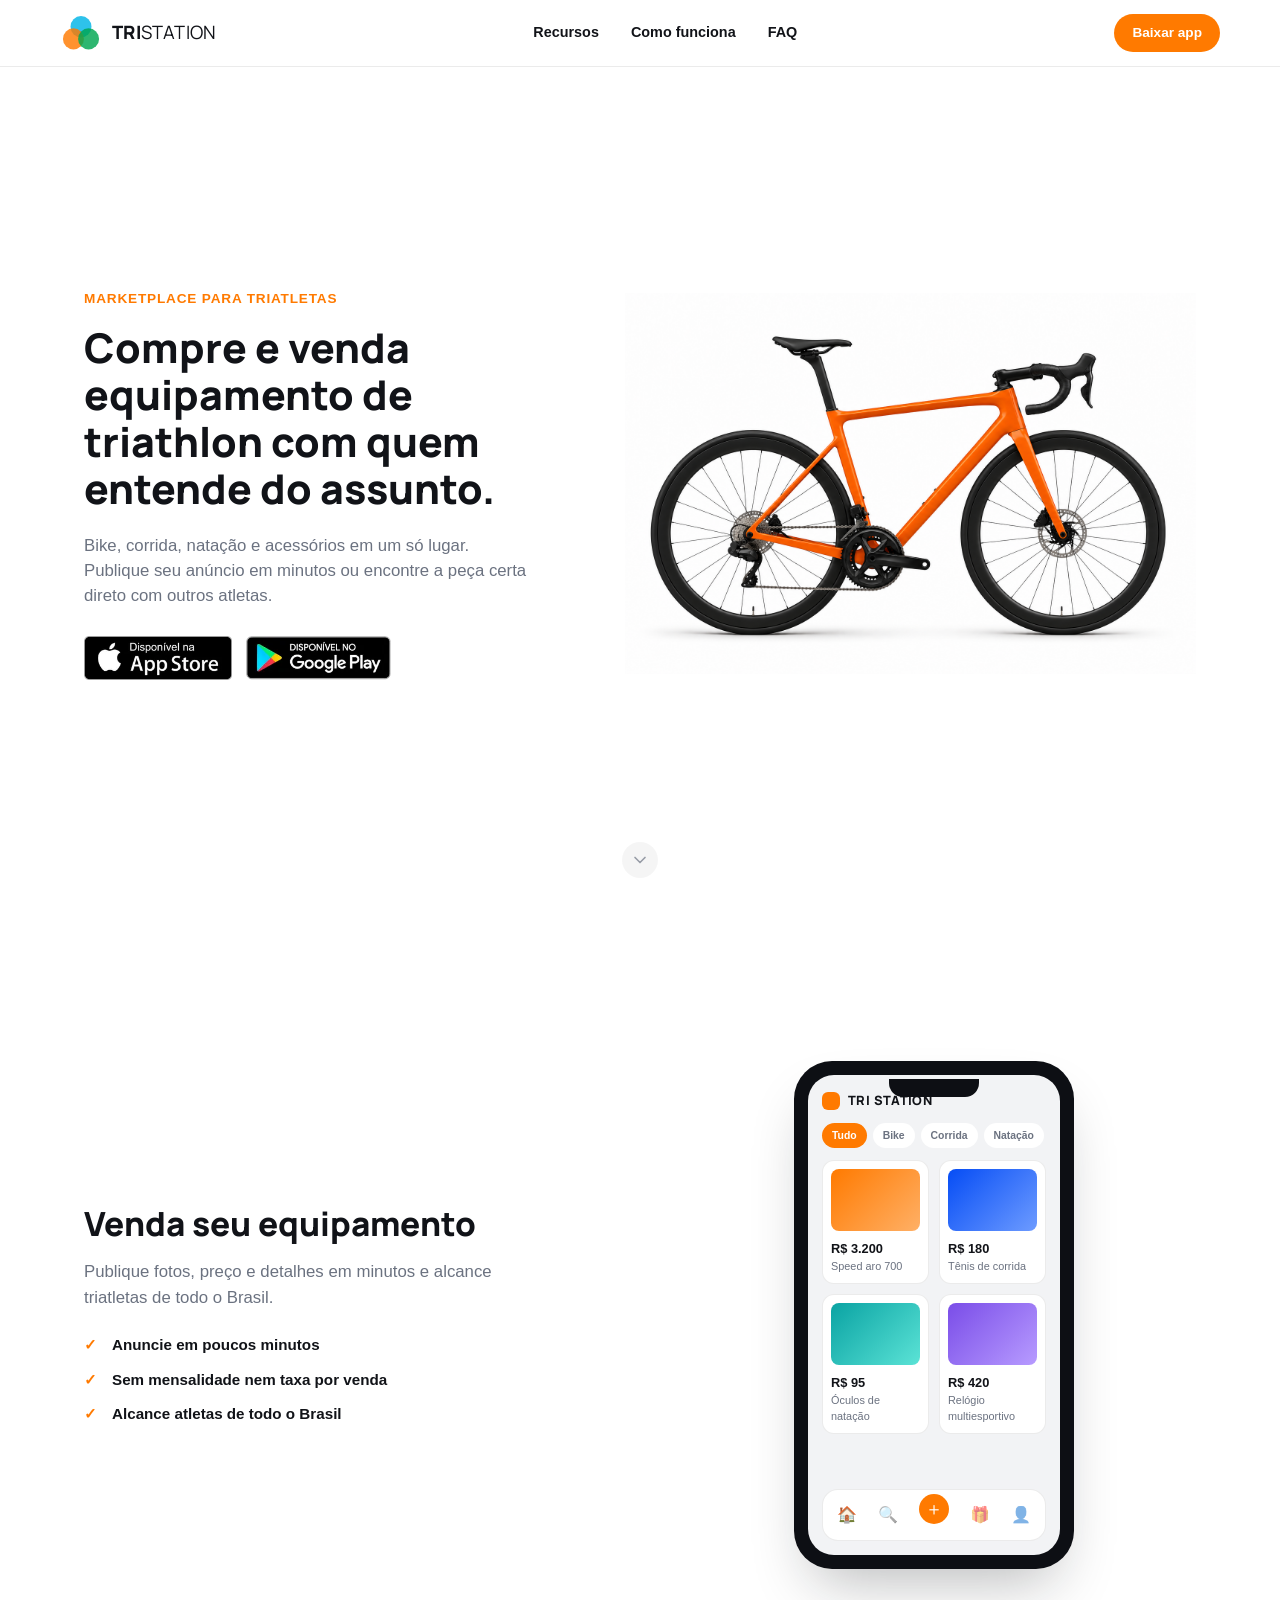
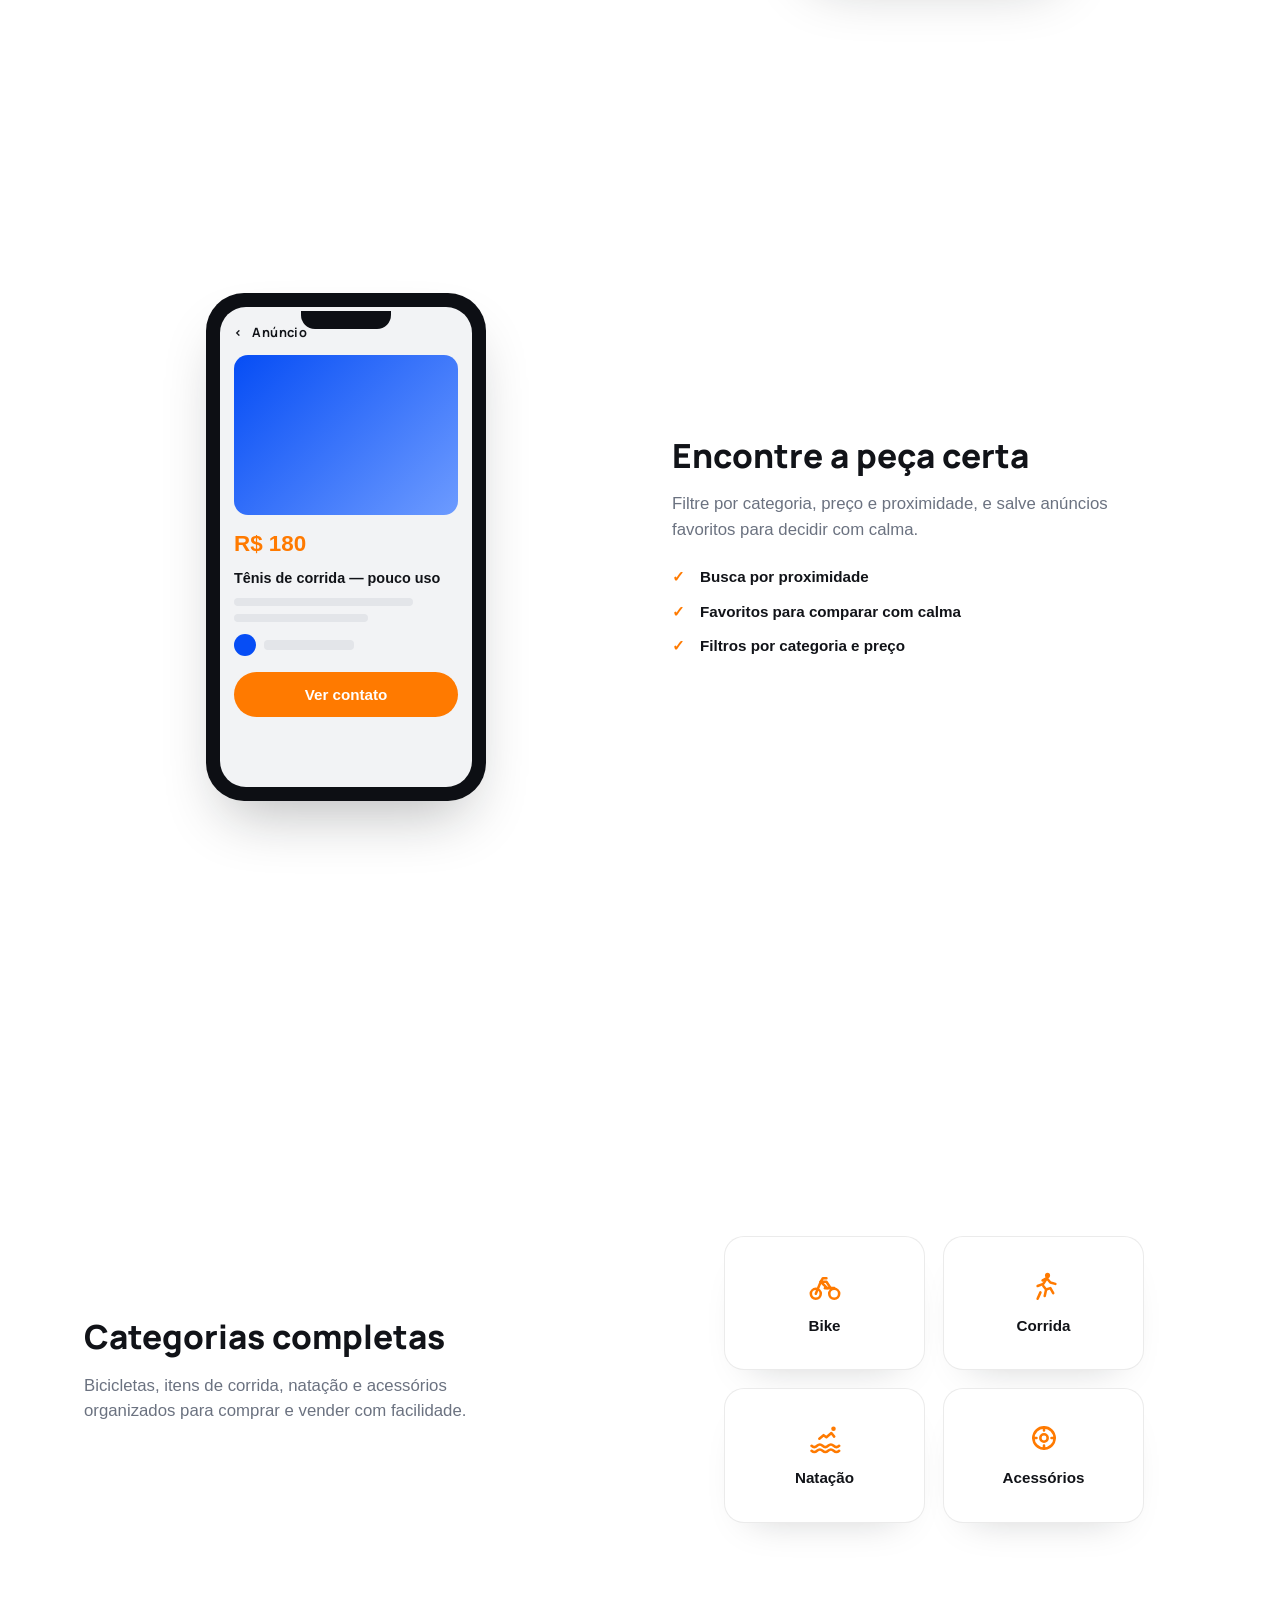
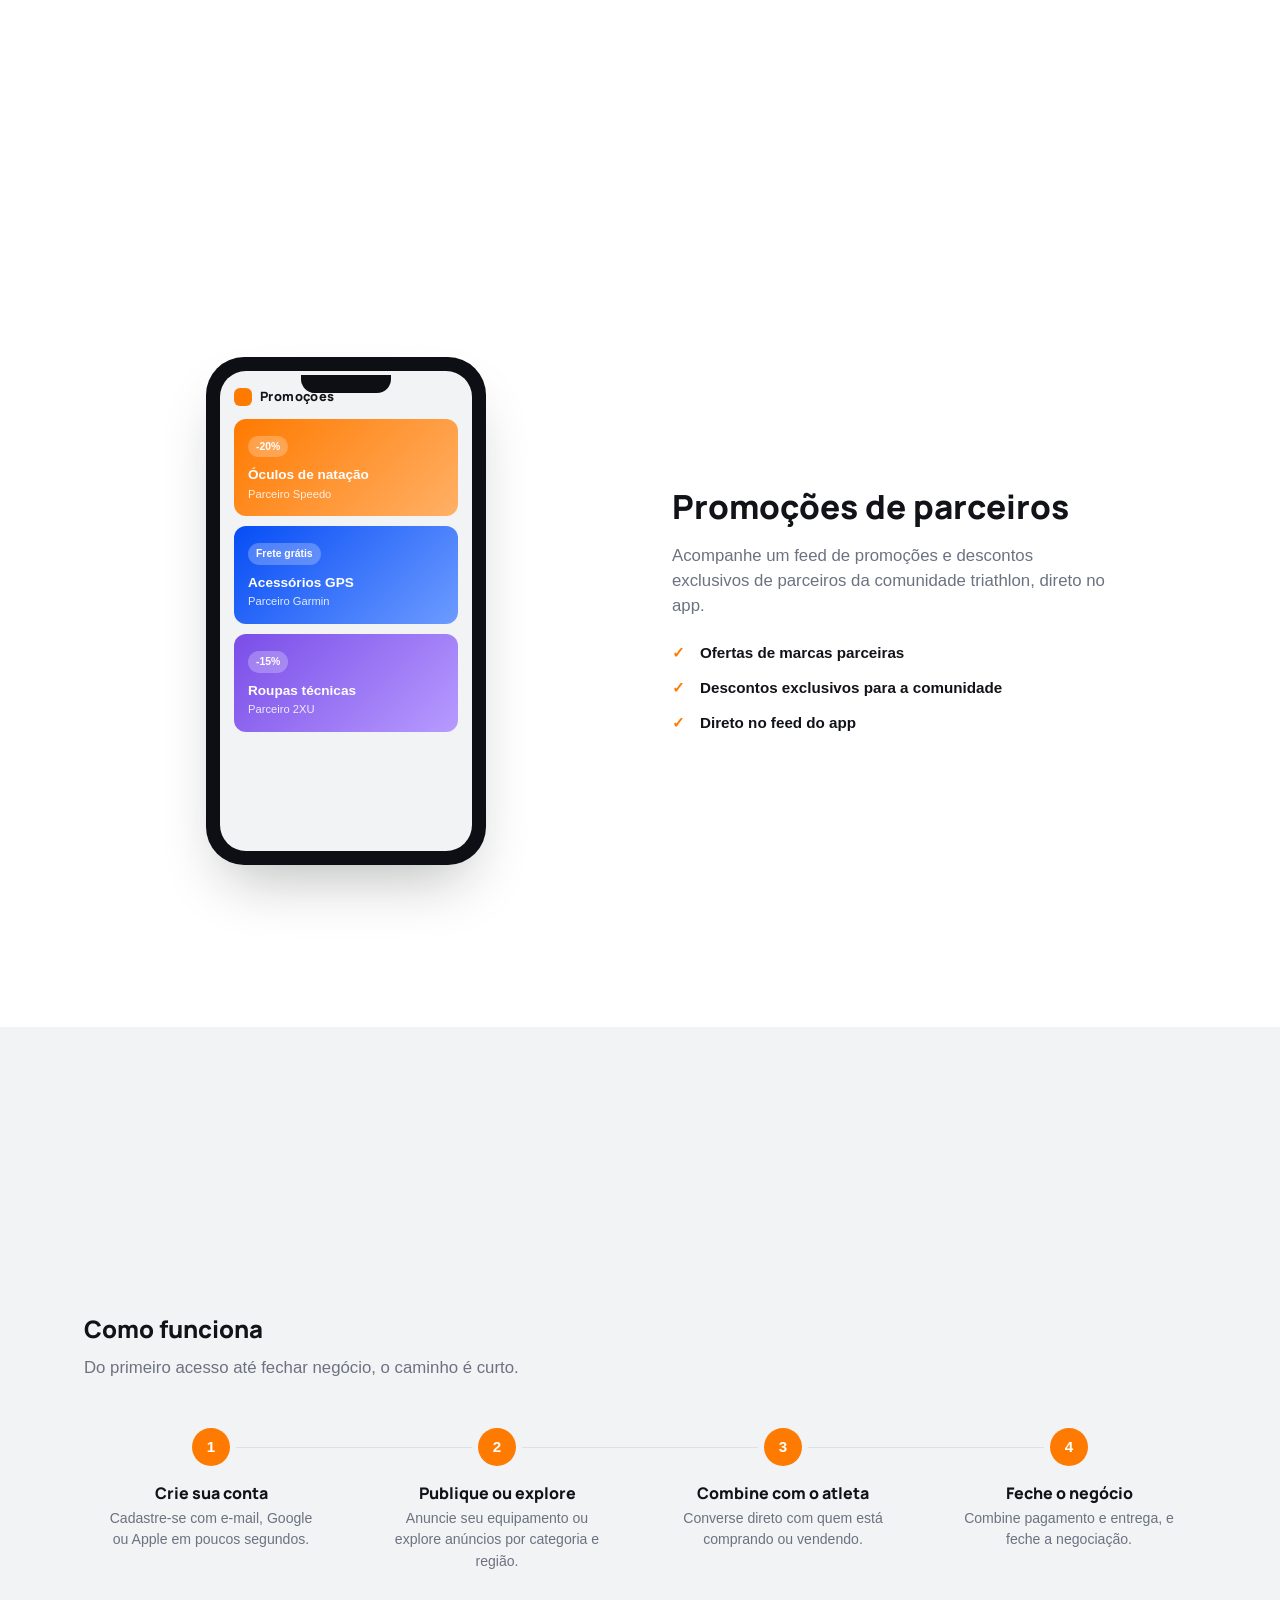
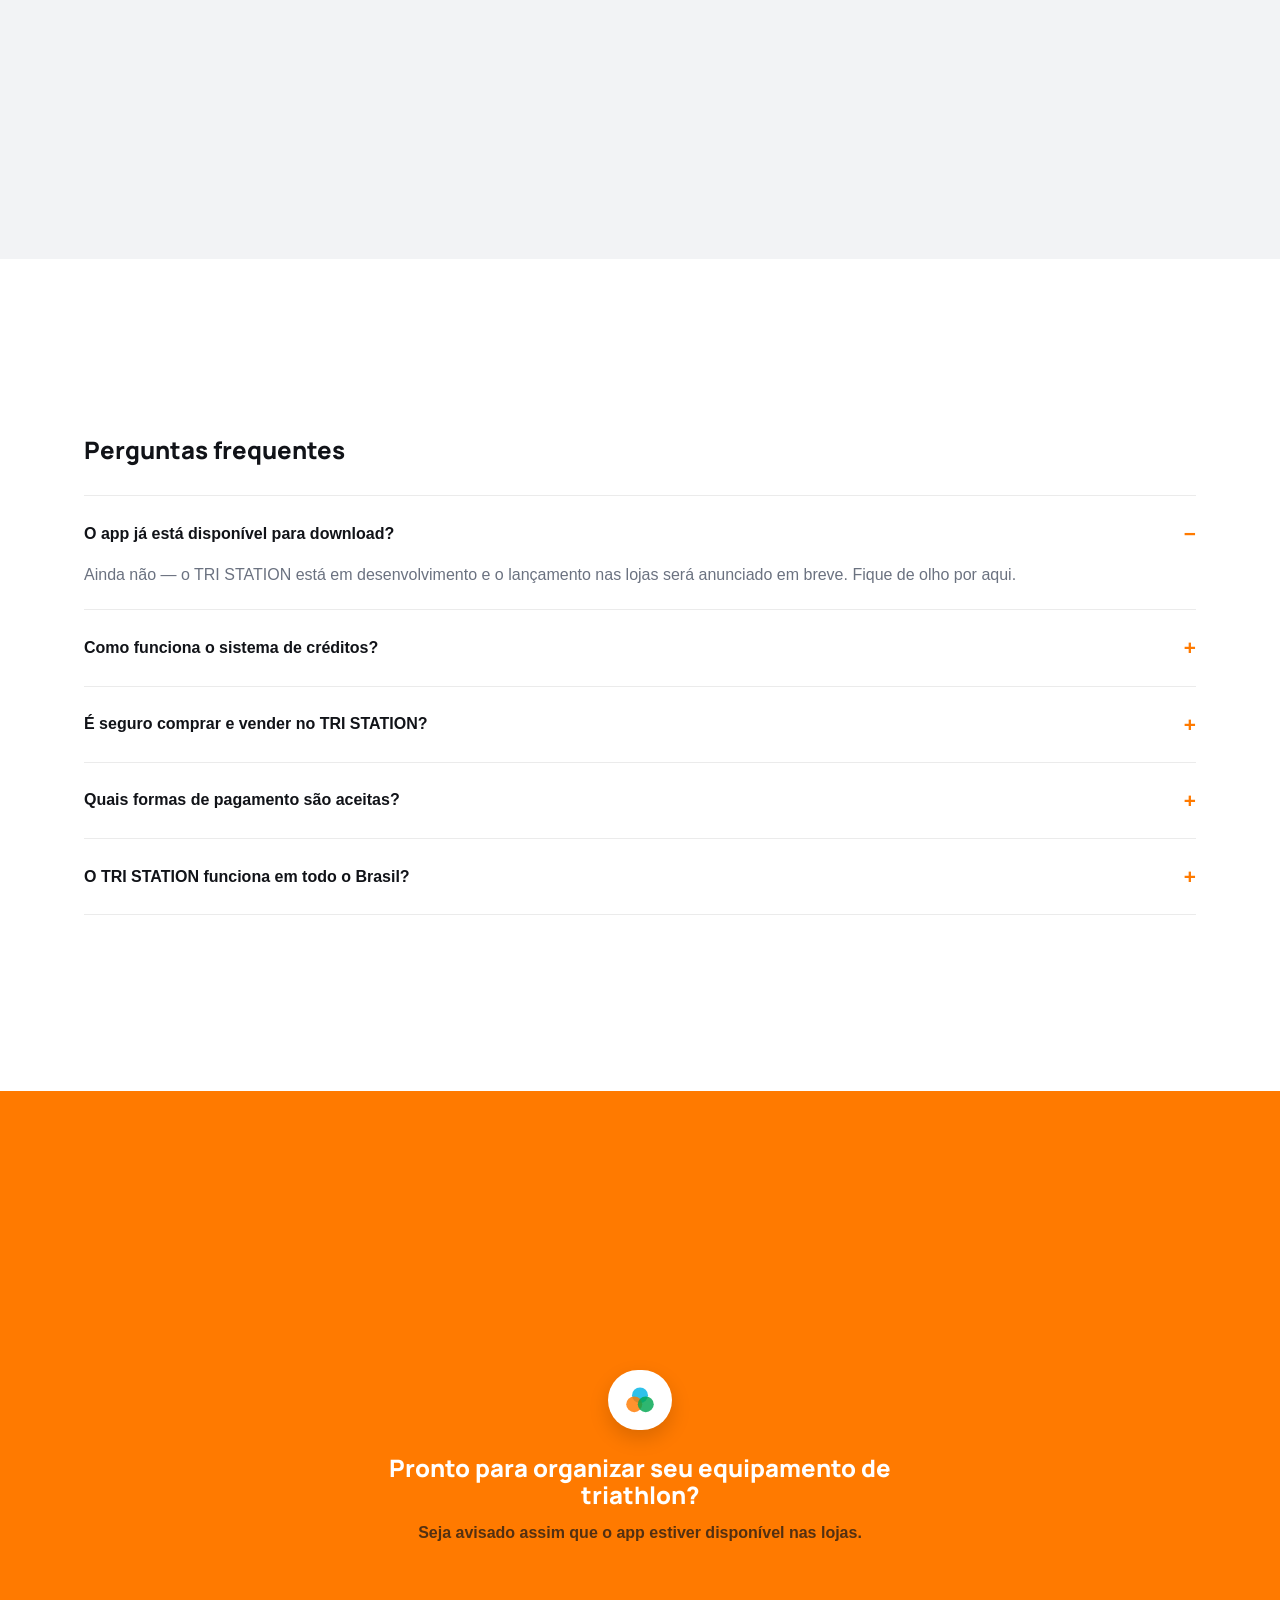
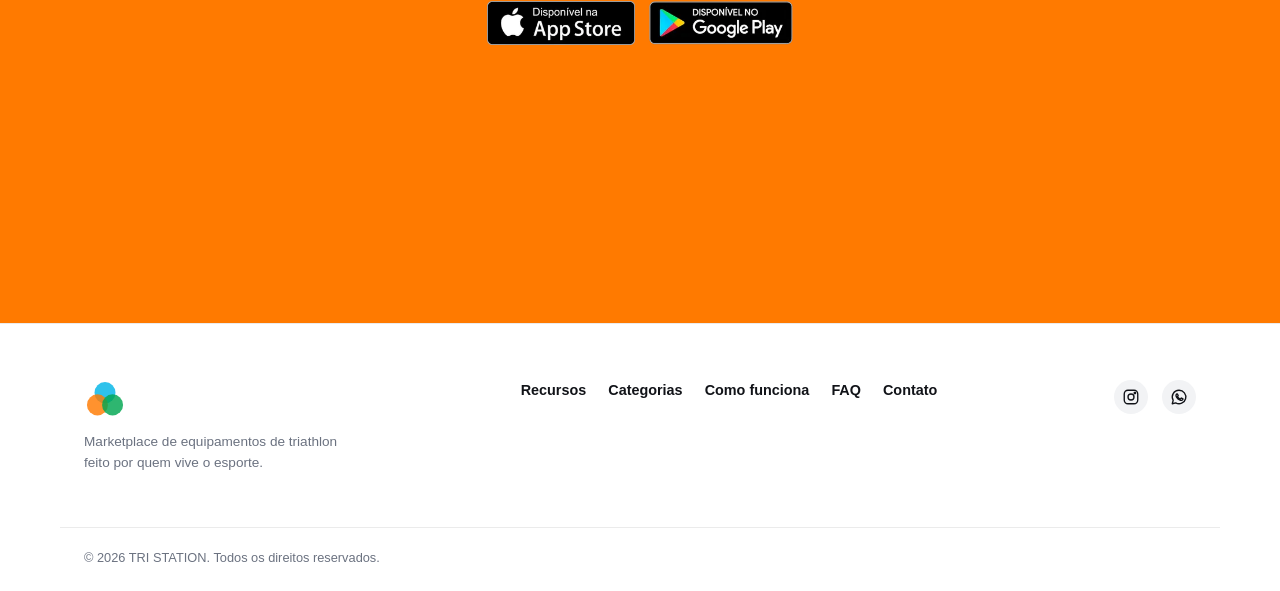
==== commit 563b5255: "robot txt and logo" ====
--- a/index.html
+++ b/index.html
@@ -5,6 +5,7 @@
 <meta name="viewport" content="width=device-width, initial-scale=1.0">
 <title>TRI STATION — Marketplace de equipamentos de triathlon</title>
 <meta name="description" content="Compre e venda bikes, itens de corrida, natação e acessórios de triathlon com quem entende do assunto. Anúncios revisados, busca por proximidade e negociação direta entre atletas.">
+<link rel="canonical" href="https://tristation.com.br/">
 <link rel="icon" type="image/svg+xml" href="assets/favicon.svg">
 <link rel="preconnect" href="https://fonts.googleapis.com">
 <link rel="preconnect" href="https://fonts.gstatic.com" crossorigin>
@@ -16,7 +17,8 @@
 <header class="site-header">
   <div class="container header-inner">
     <a href="#top" class="brand">
-      <img src="assets/logo.svg" alt="TRI STATION" class="brand-logo">
+      <img src="assets/images/logo-dot.svg" alt="TRI STATION" class="brand-logo">
+      <span class="brand-name"><strong>TRI</strong>STATION</span>
     </a>
 
     <nav class="main-nav" id="main-nav">
@@ -317,7 +319,7 @@
 
   <section class="final-cta" id="download">
     <div class="container final-cta-inner">
-      <img src="assets/logo.svg" alt="TRI STATION" class="final-cta-logo">
+      <img src="assets/images/logo-dot.svg" alt="TRI STATION" class="final-cta-logo">
       <h2>Pronto para organizar seu equipamento de triathlon?</h2>
       <p>Seja avisado assim que o app estiver disponível nas lojas.</p>
       <div class="store-buttons store-buttons-center">
@@ -336,7 +338,7 @@
 <footer class="site-footer">
   <div class="container footer-inner">
     <div class="footer-brand">
-      <img src="assets/logo.svg" alt="TRI STATION" class="brand-logo">
+      <img src="assets/images/logo-dot.svg" alt="TRI STATION" class="brand-logo">
       <p>Marketplace de equipamentos de triathlon feito por quem vive o esporte.</p>
     </div>
 
--- a/styles.css
+++ b/styles.css
@@ -120,10 +120,29 @@
   padding: 14px 0;
 }
 
+.brand {
+  display: flex;
+  align-items: center;
+  gap: 10px;
+  text-decoration: none;
+}
+
 .brand-logo {
   height: 38px;
   width: auto;
   display: block;
+}
+
+.brand-name {
+  font-family: var(--font-heading);
+  font-size: 1.15rem;
+  font-weight: 400;
+  letter-spacing: 0.01em;
+  color: var(--foreground);
+}
+
+.brand-name strong {
+  font-weight: 800;
 }
 
 .main-nav {
@@ -621,8 +640,13 @@
 }
 
 .final-cta-logo {
-  height: 34px;
+  height: 60px;
+  width: auto;
   margin-bottom: 24px;
+  background: #fff;
+  border-radius: 999px;
+  padding: 16px;
+  box-shadow: 0 8px 20px rgba(0, 0, 0, 0.15);
 }
 
 .final-cta h2 { color: #fff; max-width: 560px; }
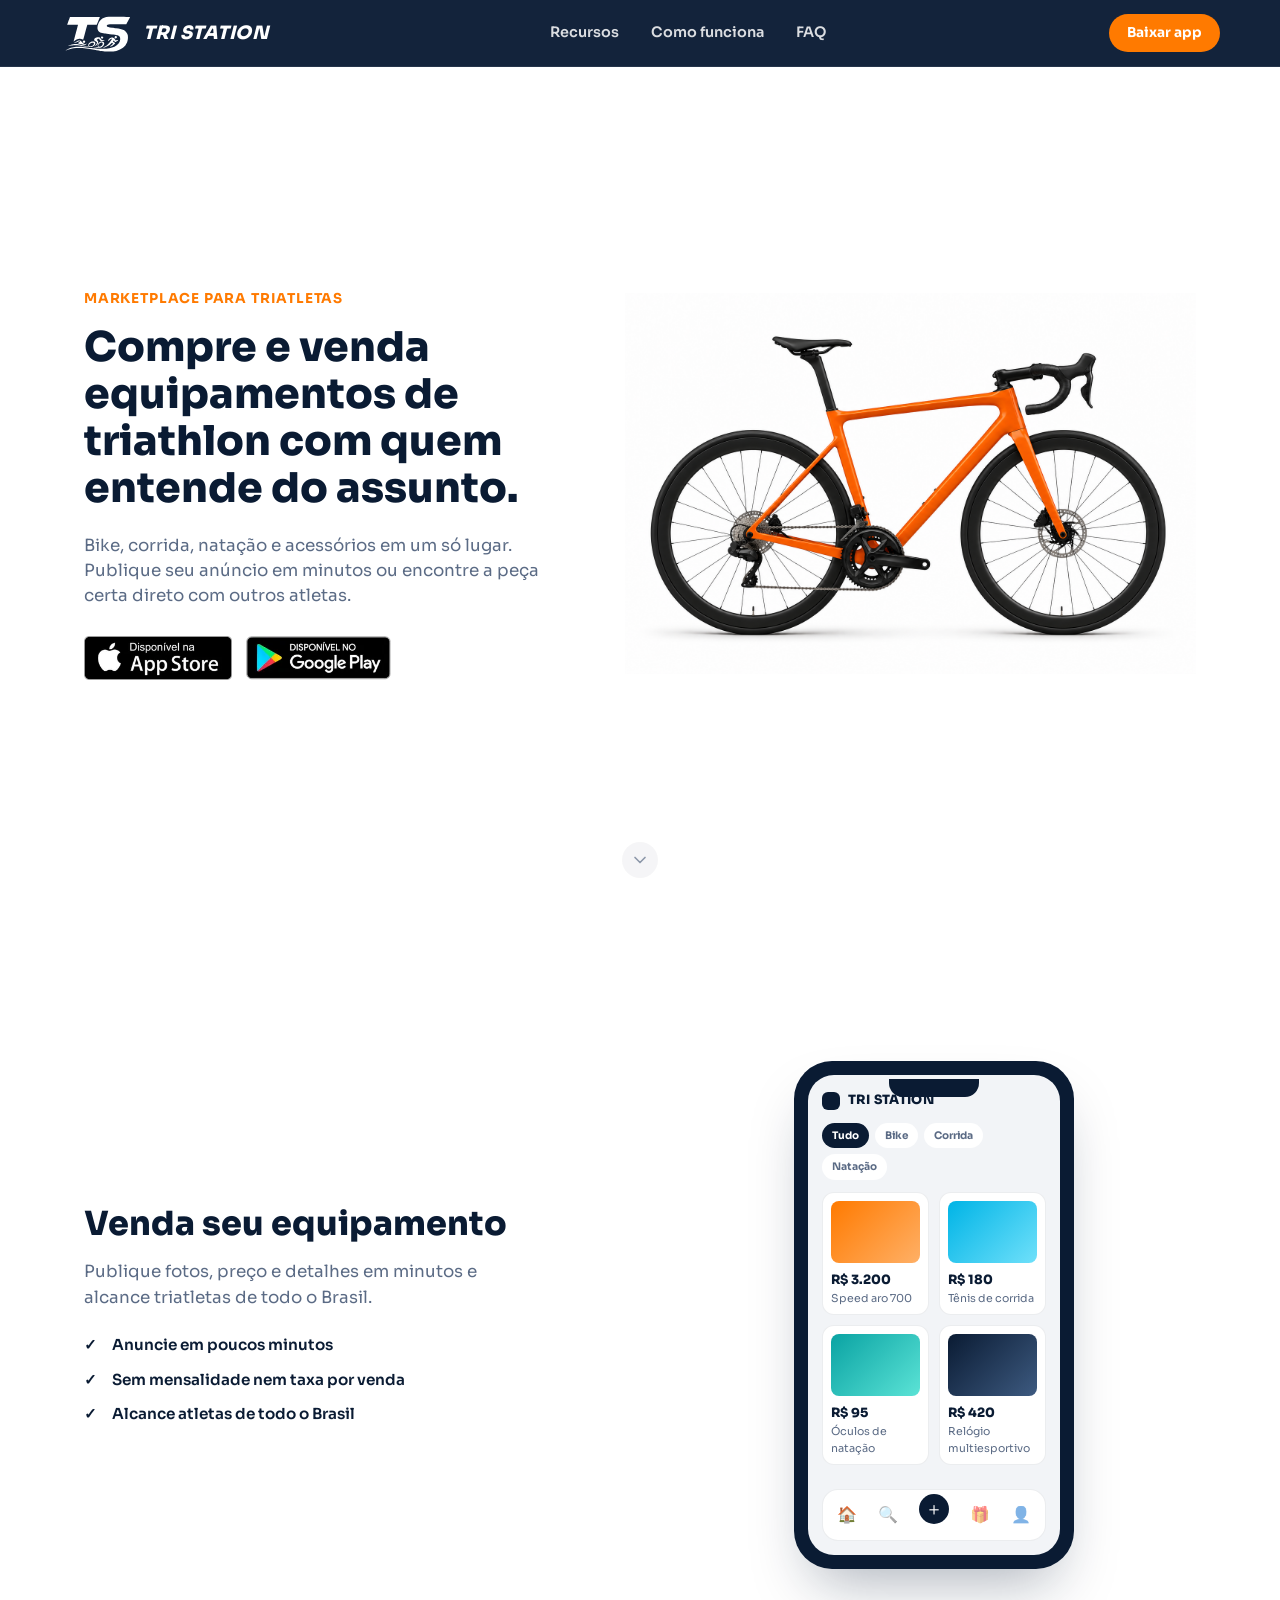
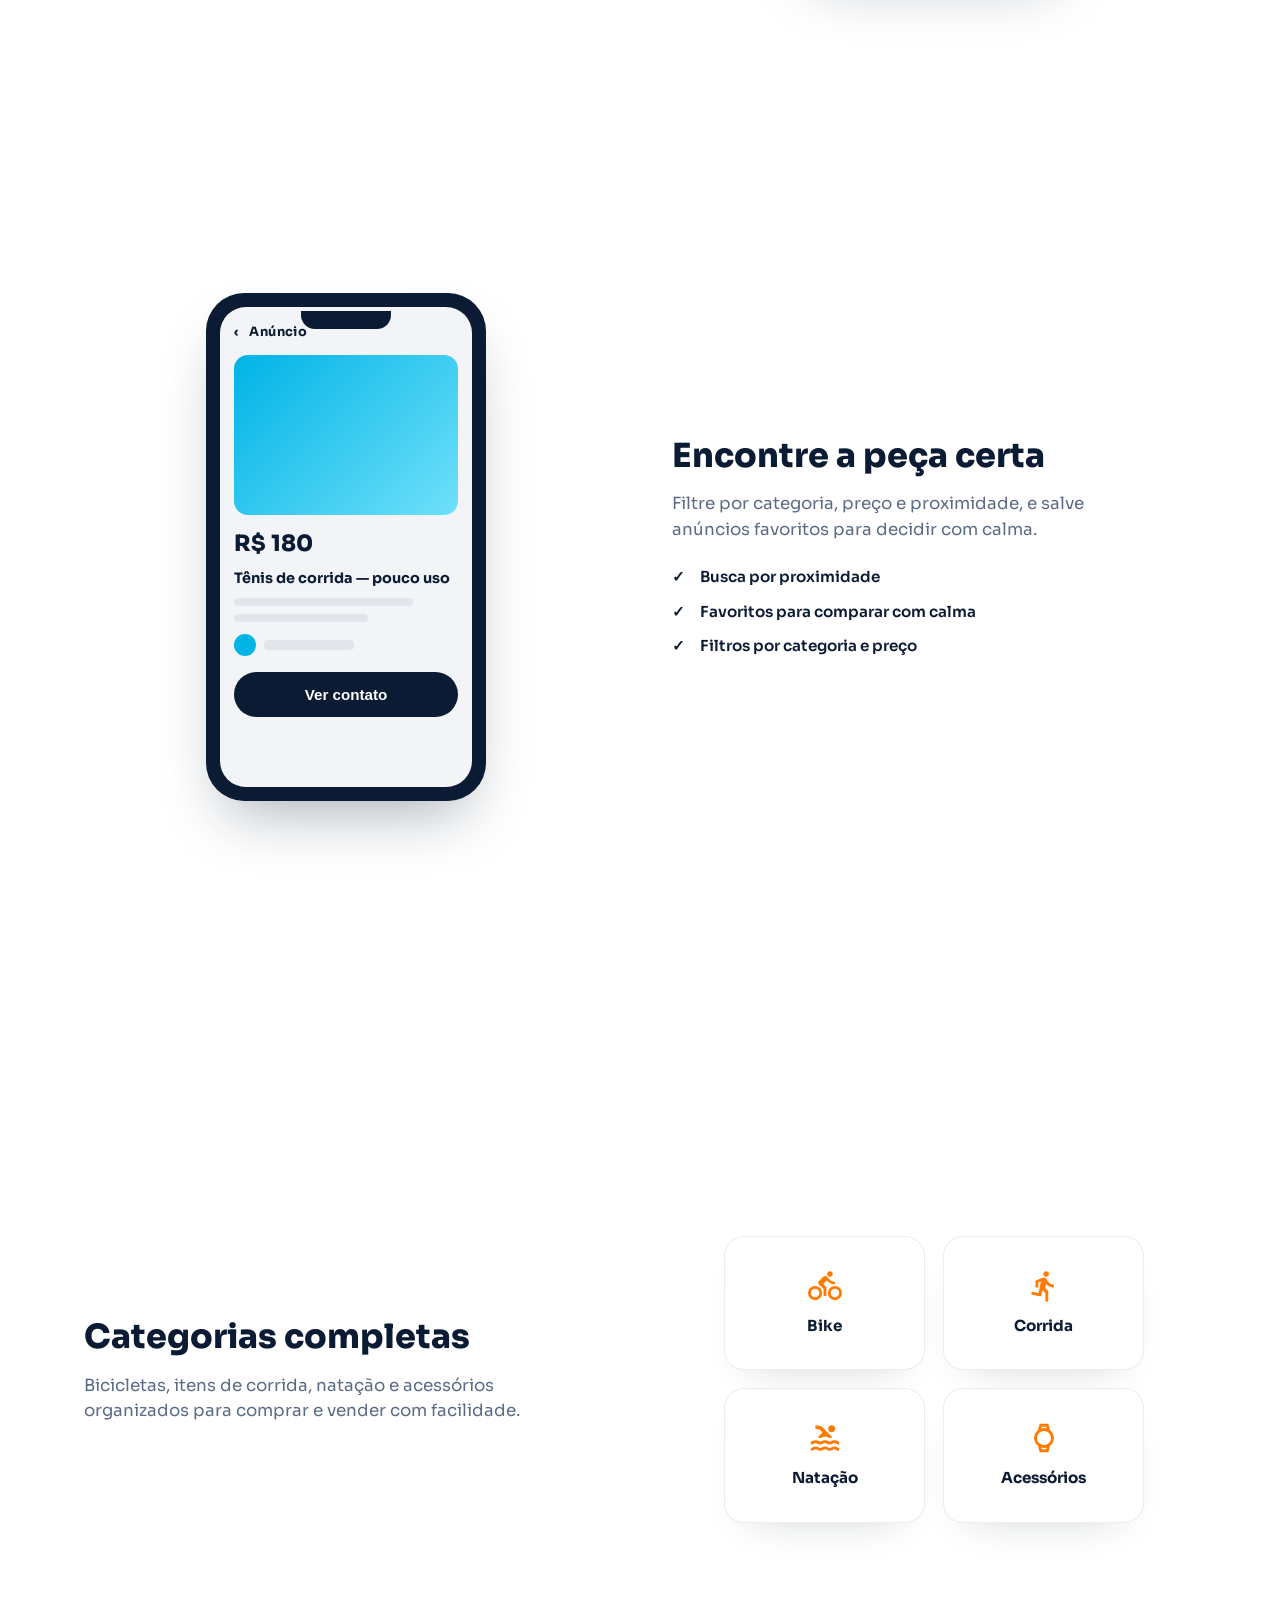
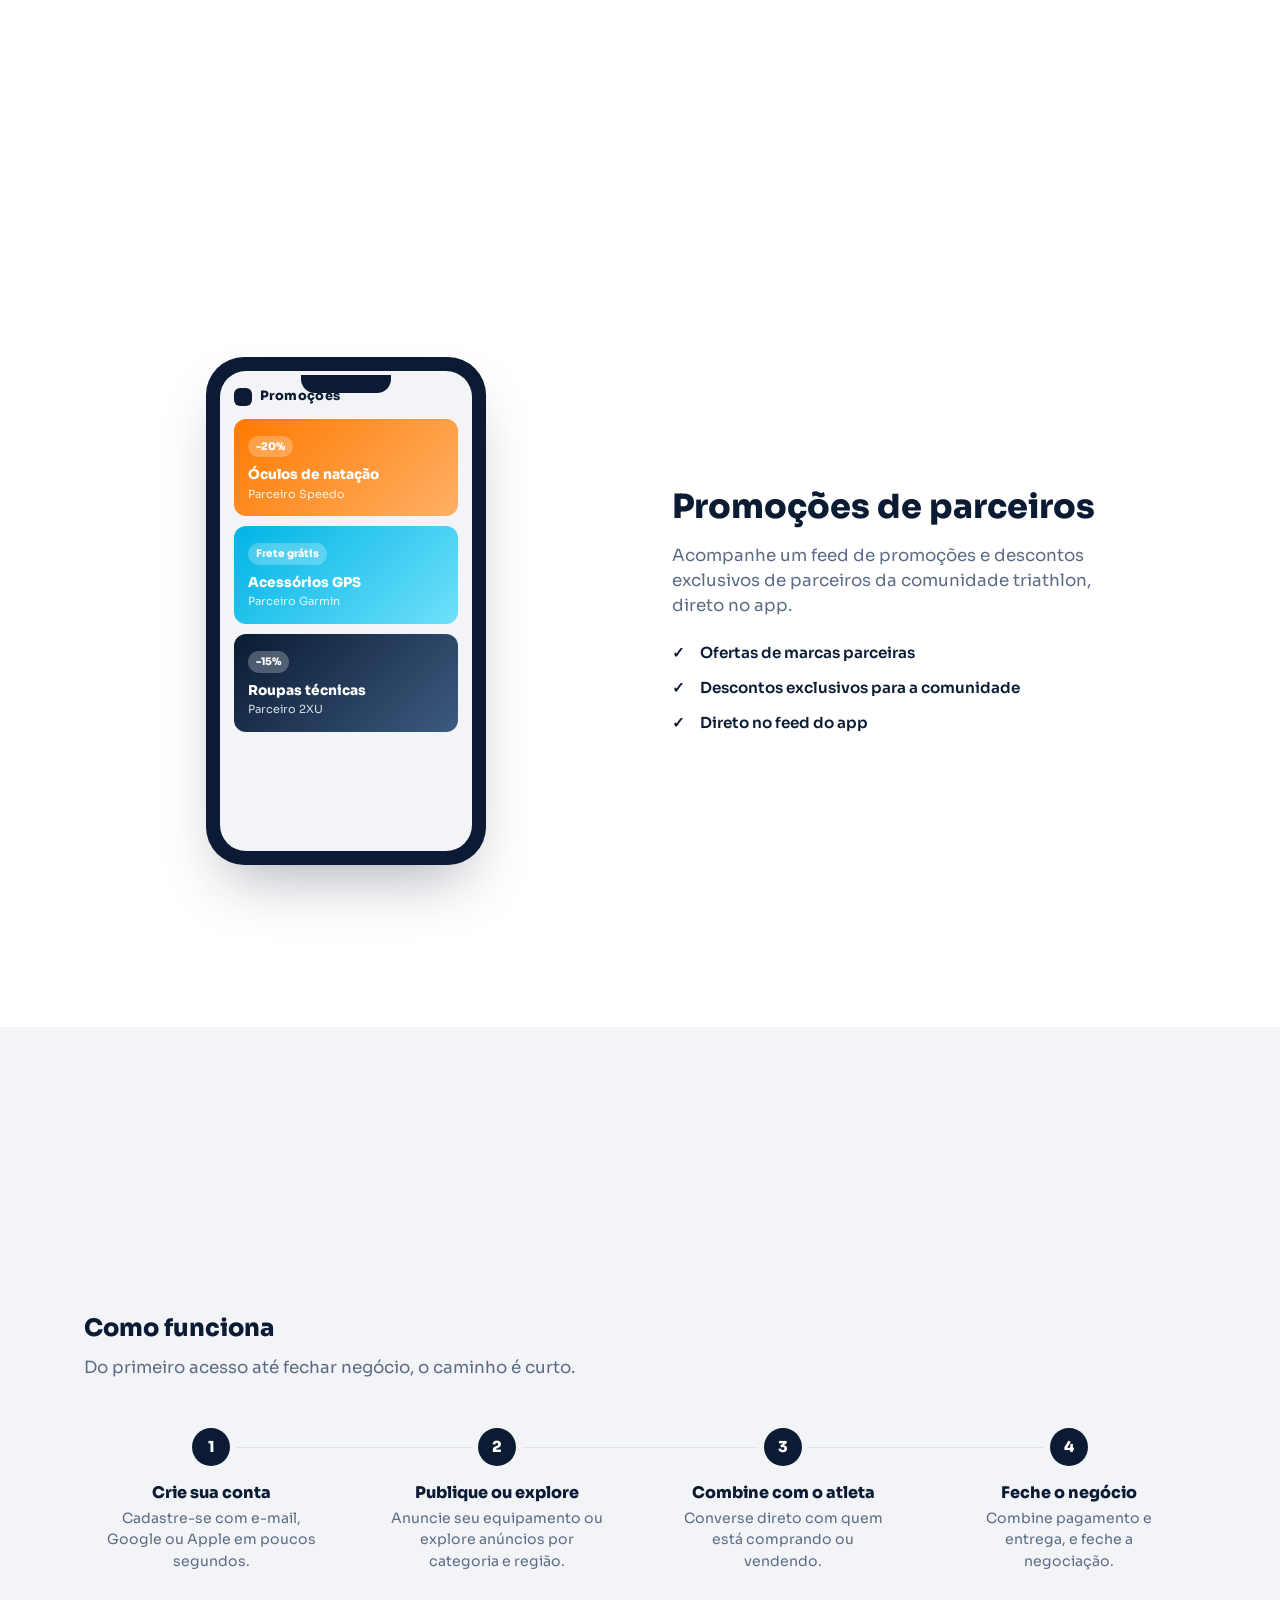
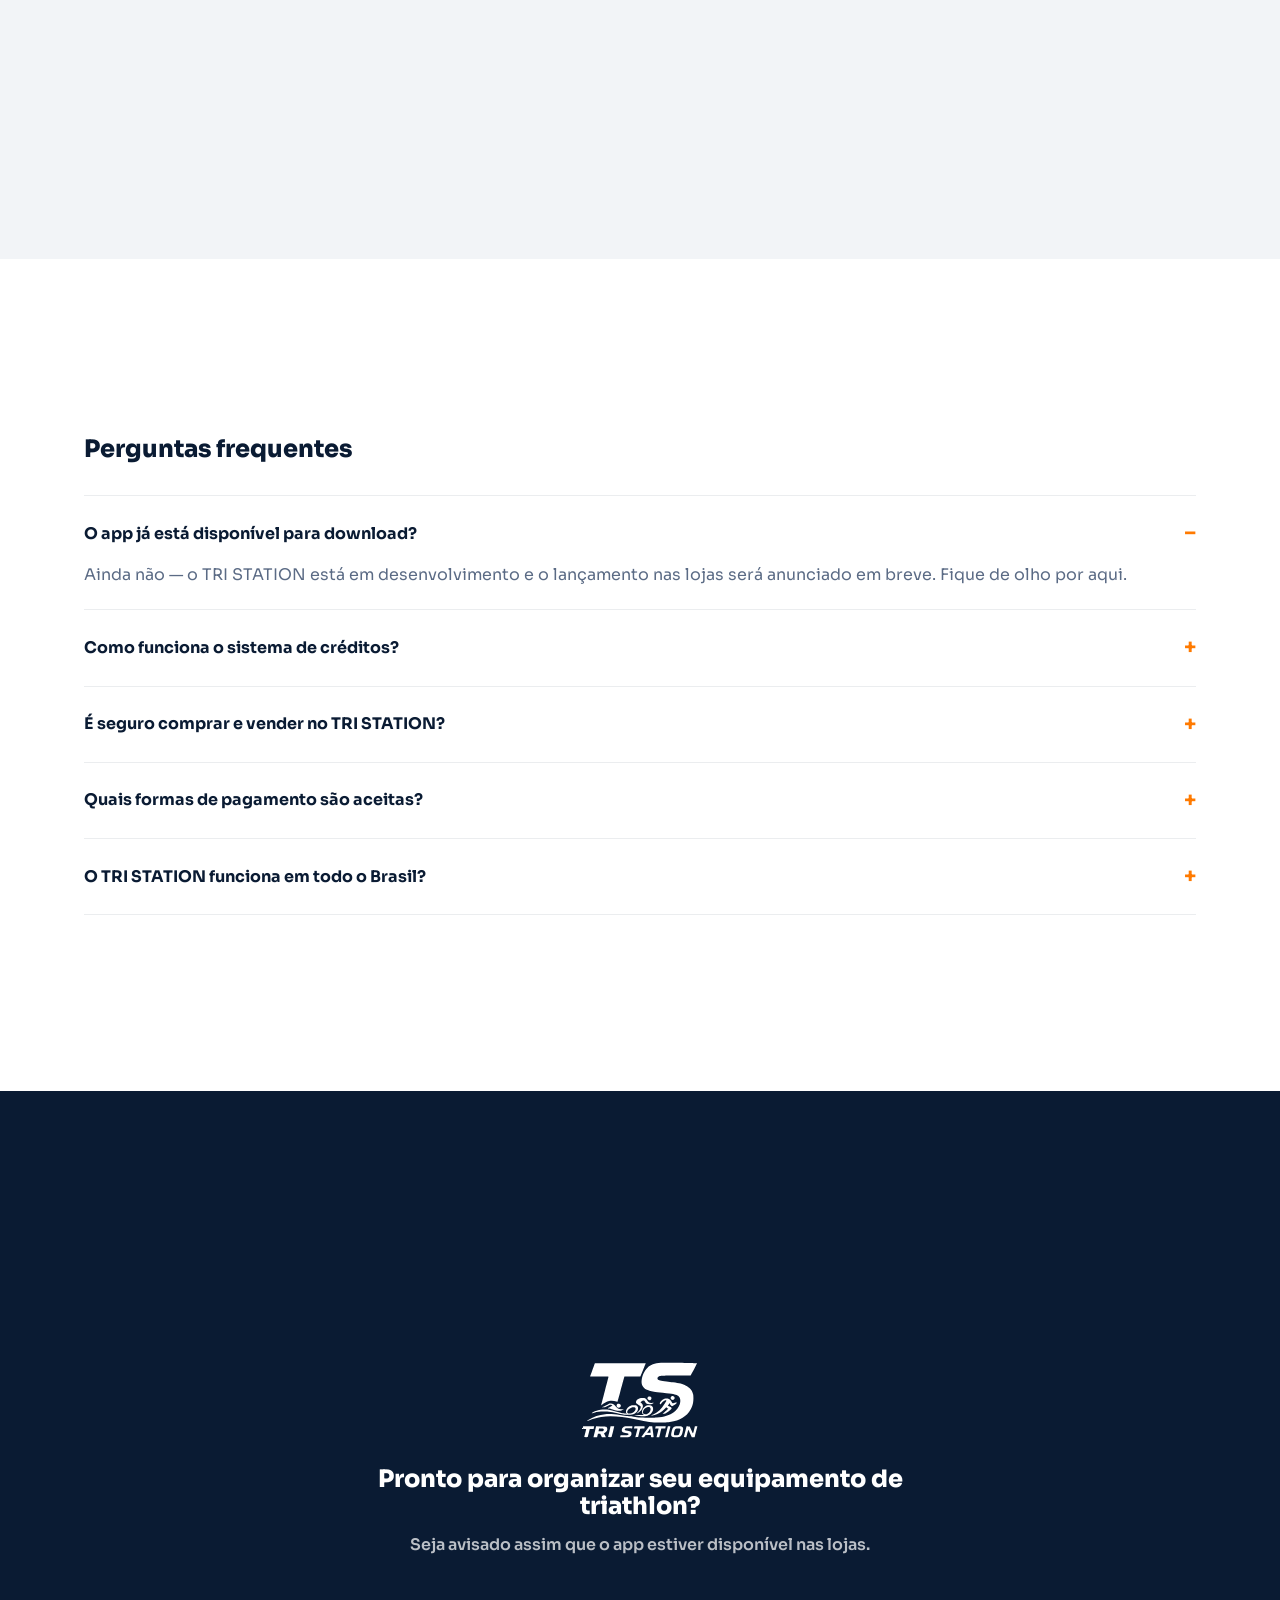
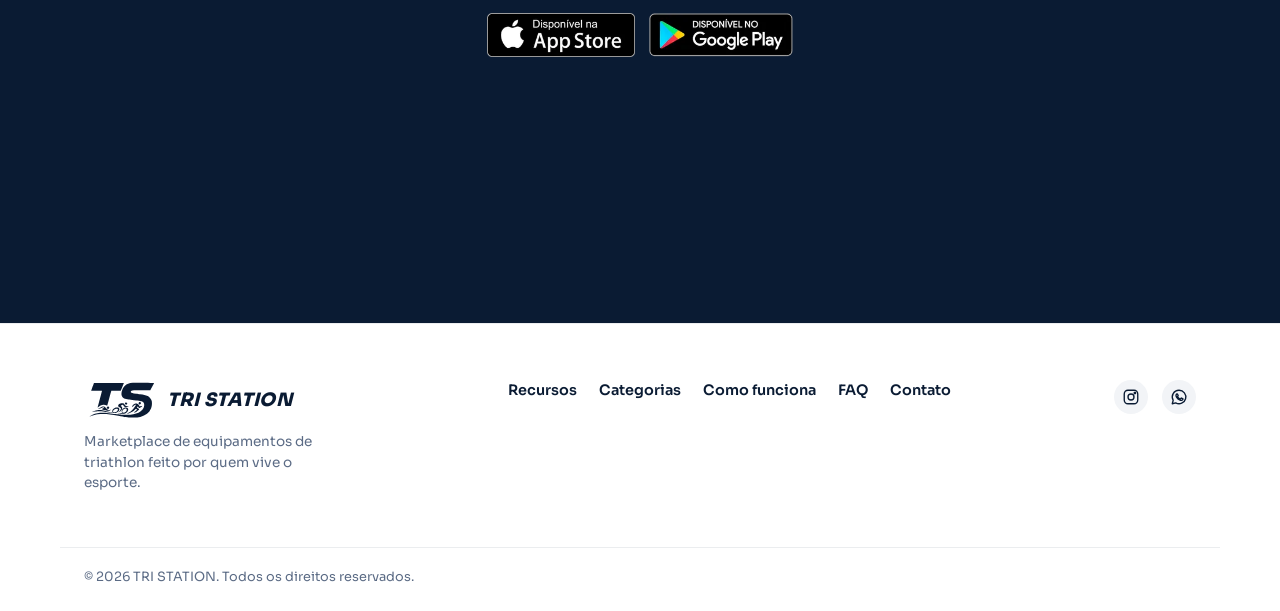
==== commit d5c0c354: "change colors, icons, add slider and logo" ====
--- a/index.html
+++ b/index.html
@@ -9,7 +9,7 @@
 <link rel="icon" type="image/svg+xml" href="assets/favicon.svg">
 <link rel="preconnect" href="https://fonts.googleapis.com">
 <link rel="preconnect" href="https://fonts.gstatic.com" crossorigin>
-<link href="https://fonts.googleapis.com/css2?family=Manrope:wght@400;500;600;700;800&display=swap" rel="stylesheet">
+<link href="https://fonts.googleapis.com/css2?family=Sora:wght@400;600;700;800&display=swap" rel="stylesheet">
 <link rel="stylesheet" href="styles.css">
 </head>
 <body>
@@ -17,8 +17,8 @@
 <header class="site-header">
   <div class="container header-inner">
     <a href="#top" class="brand">
-      <img src="assets/images/logo-dot.svg" alt="TRI STATION" class="brand-logo">
-      <span class="brand-name"><strong>TRI</strong>STATION</span>
+      <img src="assets/logo-icon-white.svg" alt="TRI STATION" class="brand-logo">
+      <span class="brand-name">TRI STATION</span>
     </a>
 
     <nav class="main-nav" id="main-nav">
@@ -43,7 +43,7 @@
     <div class="container hero-grid">
       <div class="hero-copy">
         <p class="eyebrow">Marketplace para triatletas</p>
-        <h1>Compre e venda equipamento de triathlon com quem entende do assunto.</h1>
+        <h1>Compre e venda equipamentos de triathlon com quem entende do assunto.</h1>
         <p class="hero-sub">Bike, corrida, natação e acessórios em um só lugar. </br>
           Publique seu anúncio em minutos ou encontre a peça certa direto com outros atletas.</p>
 
@@ -58,7 +58,11 @@
       </div>
 
       <div class="hero-visual">
-        <img src="assets/images/bike.png" alt="Bicicleta de estrada laranja, anunciada no TRI STATION" class="hero-bike">
+        <div class="hero-slider">
+          <img src="assets/images/bike.png" alt="Bicicleta de estrada laranja, anunciada no TRI STATION" class="hero-slide is-active">
+          <img src="assets/images/shoes.png" alt="Tênis de corrida, anunciado no TRI STATION" class="hero-slide">
+          <img src="assets/images/watch.png" alt="Relógio multiesportivo, anunciado no TRI STATION" class="hero-slide">
+        </div>
       </div>
     </div>
   </section>
@@ -172,42 +176,19 @@
       <div class="split-visual">
         <div class="category-tiles">
           <div class="category-tile">
-            <svg class="category-tile-icon" viewBox="0 0 24 24" fill="none" stroke="currentColor" stroke-width="1.8" stroke-linecap="round" stroke-linejoin="round">
-              <circle cx="5.5" cy="17.5" r="3.5"/>
-              <circle cx="18.5" cy="17.5" r="3.5"/>
-              <path d="M5.5 17.5 9 9h4l3 4.5"/>
-              <path d="M9 9l1.5-2.5H13"/>
-              <path d="M12 13.5h6.5"/>
-              <path d="M9 9l4.5 4.5"/>
-            </svg>
+            <svg class="category-tile-icon" viewBox="0 -960 960 960" fill="currentColor"><path d="M200-80q-83 0-141.5-58.5T0-280q0-83 58.5-141.5T200-480q83 0 141.5 58.5T400-280q0 83-58.5 141.5T200-80Zm85-115q35-35 35-85t-35-85q-35-35-85-35t-85 35q-35 35-35 85t35 85q35 35 85 35t85-35Zm155-5v-200L312-512q-12-11-18-25.5t-6-30.5q0-16 6.5-30.5T312-624l112-112q12-12 27.5-18t32.5-6q17 0 32.5 6t27.5 18l76 76q28 28 64 44t76 16v80q-57 0-108.5-22T560-604l-32-32-96 96 88 92v248h-80Zm123.5-563.5Q540-787 540-820t23.5-56.5Q587-900 620-900t56.5 23.5Q700-853 700-820t-23.5 56.5Q653-740 620-740t-56.5-23.5ZM760-80q-83 0-141.5-58.5T560-280q0-83 58.5-141.5T760-480q83 0 141.5 58.5T960-280q0 83-58.5 141.5T760-80Zm85-115q35-35 35-85t-35-85q-35-35-85-35t-85 35q-35 35-35 85t35 85q35 35 85 35t85-35Z"/></svg>
             <span>Bike</span>
           </div>
           <div class="category-tile">
-            <svg class="category-tile-icon" viewBox="0 0 24 24" fill="none" stroke="currentColor" stroke-width="1.8" stroke-linecap="round" stroke-linejoin="round">
-              <circle cx="14.5" cy="4.5" r="1.8" fill="currentColor" stroke="none"/>
-              <path d="M11 8l3-1.5 2.5 3 3.5 1"/>
-              <path d="M14 6.5l-2.5 4-4 1.5"/>
-              <path d="M11.5 12l2 2.5-1 4.5"/>
-              <path d="M13.5 14.5l3-1 2 3.5"/>
-              <path d="M7.5 21l2-4.5"/>
-            </svg>
+            <svg class="category-tile-icon" viewBox="0 -960 960 960" fill="currentColor"><path d="M520-40v-240l-84-80-40 176-276-56 16-80 192 40 64-324-72 28v136h-80v-188l158-68q35-15 51.5-19.5T480-720q21 0 39 11t29 29l40 64q26 42 70.5 69T760-520v80q-66 0-123.5-27.5T540-540l-24 120 84 80v300h-80Zm-36.5-723.5Q460-787 460-820t23.5-56.5Q507-900 540-900t56.5 23.5Q620-853 620-820t-23.5 56.5Q573-740 540-740t-56.5-23.5Z"/></svg>
             <span>Corrida</span>
           </div>
           <div class="category-tile">
-            <svg class="category-tile-icon" viewBox="0 0 24 24" fill="none" stroke="currentColor" stroke-width="1.8" stroke-linecap="round" stroke-linejoin="round">
-              <circle cx="18" cy="5.5" r="1.6" fill="currentColor" stroke="none"/>
-              <path d="M8 12.5l3-2.5 2 1.5 3.5-3 2 2.5"/>
-              <path d="M2.5 17.5c1.3 1.2 2.6 1.2 3.9 0 1.3-1.2 2.6-1.2 3.9 0 1.3 1.2 2.6 1.2 3.9 0 1.3-1.2 2.6-1.2 3.9 0 1.3 1.2 2.6 1.2 3.9 0"/>
-              <path d="M2.5 21c1.3 1.2 2.6 1.2 3.9 0 1.3-1.2 2.6-1.2 3.9 0 1.3 1.2 2.6 1.2 3.9 0 1.3-1.2 2.6-1.2 3.9 0 1.3 1.2 2.6 1.2 3.9 0"/>
-            </svg>
+            <svg class="category-tile-icon" viewBox="0 -960 960 960" fill="currentColor"><path d="M80-120v-80q38 0 57-20t75-20q56 0 77 20t57 20q36 0 57-20t77-20q56 0 77 20t57 20q36 0 57-20t77-20q56 0 75 20t57 20v80q-59 0-77.5-20T748-160q-36 0-57 20t-77 20q-56 0-77-20t-57-20q-36 0-57 20t-77 20q-56 0-77-20t-57-20q-36 0-54.5 20T80-120Zm0-180v-80q38 0 57-20t75-20q56 0 77.5 20t56.5 20q36 0 57-20t77-20q56 0 77 20t57 20q36 0 57-20t77-20q56 0 75 20t57 20v80q-59 0-77.5-20T748-340q-36 0-55.5 20T614-300q-57 0-77.5-20T480-340q-38 0-56.5 20T346-300q-59 0-78.5-20T212-340q-36 0-54.5 20T80-300Zm196-204 133-133-40-40q-33-33-70-48t-91-15v-100q75 0 124 16.5t96 63.5l256 256q-17 11-33 17.5t-37 6.5q-36 0-57-20t-77-20q-56 0-77 20t-57 20q-21 0-37-6.5T276-504Zm463-306.5q29 29.5 29 70.5 0 42-29 71t-71 29q-42 0-71-29t-29-71q0-41 29-70.5t71-29.5q42 0 71 29.5Z"/></svg>
             <span>Natação</span>
           </div>
           <div class="category-tile">
-            <svg class="category-tile-icon" viewBox="0 0 24 24" fill="none" stroke="currentColor" stroke-width="1.8" stroke-linecap="round" stroke-linejoin="round">
-              <circle cx="12" cy="12" r="7.5"/>
-              <circle cx="12" cy="12" r="2.6"/>
-              <path d="M12 4.5v2.2M12 17.3v2.2M4.5 12h2.2M17.3 12h2.2"/>
-            </svg>
+            <svg class="category-tile-icon" viewBox="0 -960 960 960" fill="currentColor"><path d="M420-800h120-120Zm0 640h120-120Zm-60 80-54-182q-48-38-77-95t-29-123q0-66 29-123t77-95l54-182h240l54 182q48 38 77 95t29 123q0 66-29 123t-77 95L600-80H360Zm261.5-258.5Q680-397 680-480t-58.5-141.5Q563-680 480-680t-141.5 58.5Q280-563 280-480t58.5 141.5Q397-280 480-280t141.5-58.5ZM404-750q20-5 38.5-8t37.5-3q19 0 37.5 3t38.5 8l-16-50H420l-16 50Zm16 590h120l16-50q-20 5-38.5 7.5T480-200q-19 0-37.5-2.5T404-210l16 50Z"/></svg>
             <span>Acessórios</span>
           </div>
         </div>
@@ -317,9 +298,9 @@
     </div>
   </section>
 
-  <section class="final-cta" id="download">
+  <section class="final-cta section-dark" id="download">
     <div class="container final-cta-inner">
-      <img src="assets/images/logo-dot.svg" alt="TRI STATION" class="final-cta-logo">
+      <img src="assets/logo-white.svg" alt="TRI STATION" class="final-cta-logo">
       <h2>Pronto para organizar seu equipamento de triathlon?</h2>
       <p>Seja avisado assim que o app estiver disponível nas lojas.</p>
       <div class="store-buttons store-buttons-center">
@@ -338,7 +319,10 @@
 <footer class="site-footer">
   <div class="container footer-inner">
     <div class="footer-brand">
-      <img src="assets/images/logo-dot.svg" alt="TRI STATION" class="brand-logo">
+      <a href="#top" class="brand">
+        <img src="assets/logo-icon.svg" alt="TRI STATION" class="brand-logo">
+        <span class="brand-name">TRI STATION</span>
+      </a>
       <p>Marketplace de equipamentos de triathlon feito por quem vive o esporte.</p>
     </div>
 
--- a/styles.css
+++ b/styles.css
@@ -1,18 +1,19 @@
 :root {
   --background: #FFFFFF;
-  --foreground: #111318;
+  --foreground: #0A1B33;
   --card: #FFFFFF;
-  --primary: #FF7A00;
-  --primary-dark: #E56D00;
-  --secondary: #064DF5;
-  --muted: #F2F3F5;
-  --muted-foreground: #6B7280;
-  --border: rgba(0, 0, 0, 0.08);
+  --primary: #0A1B33;
+  --primary-dark: #16305C;
+  --secondary: #00B4E6;
+  --accent: #FF7A00;
+  --muted: #F2F4F7;
+  --muted-foreground: #5B6B85;
+  --border: rgba(10, 27, 51, 0.08);
   --radius: 16px;
   --max-width: 1160px;
   --header-height: 68px;
-  --font-heading: 'Manrope', -apple-system, BlinkMacSystemFont, 'Segoe UI', sans-serif;
-  --font-body: -apple-system, BlinkMacSystemFont, 'Segoe UI', Roboto, Helvetica, Arial, sans-serif;
+  --font-heading: 'Sora', -apple-system, BlinkMacSystemFont, 'Segoe UI', sans-serif;
+  --font-body: 'Sora', -apple-system, BlinkMacSystemFont, 'Segoe UI', Roboto, Helvetica, Arial, sans-serif;
 }
 
 * { box-sizing: border-box; }
@@ -108,9 +109,9 @@
   position: sticky;
   top: 0;
   z-index: 50;
-  background: rgba(255, 255, 255, 0.9);
+  background: rgba(10, 27, 51, 0.96);
   backdrop-filter: blur(10px);
-  border-bottom: 1px solid var(--border);
+  border-bottom: 1px solid rgba(255, 255, 255, 0.08);
 }
 
 .header-inner {
@@ -136,14 +137,13 @@
 .brand-name {
   font-family: var(--font-heading);
   font-size: 1.15rem;
-  font-weight: 400;
+  font-weight: 800;
+  font-style: italic;
   letter-spacing: 0.01em;
   color: var(--foreground);
 }
 
-.brand-name strong {
-  font-weight: 800;
-}
+.site-header .brand-name { color: #fff; }
 
 .main-nav {
   display: flex;
@@ -154,10 +154,13 @@
   text-decoration: none;
   font-weight: 600;
   font-size: 0.9rem;
-  color: var(--foreground);
-}
-
-.main-nav a:hover { color: var(--primary); }
+  color: rgba(255, 255, 255, 0.85);
+}
+
+.main-nav a:hover { color: var(--accent); }
+
+.site-header .btn-primary { background: var(--accent); }
+.site-header .btn-primary:hover { background: #E56D00; }
 
 .nav-cta-mobile { display: none; }
 
@@ -183,7 +186,7 @@
   display: block;
   height: 2px;
   width: 100%;
-  background: var(--foreground);
+  background: #fff;
   border-radius: 2px;
 }
 
@@ -199,7 +202,7 @@
 
 .eyebrow {
   display: inline-block;
-  color: var(--primary);
+  color: var(--accent);
   font-weight: 700;
   font-size: 0.85rem;
   letter-spacing: 0.06em;
@@ -254,10 +257,29 @@
 
 .hero-visual { display: flex; justify-content: center; align-items: center; }
 
-.hero-bike {
+.hero-slider {
+  position: relative;
   width: 100%;
   max-width: 640px;
-  height: auto;
+  aspect-ratio: 3 / 2;
+}
+
+.hero-slide {
+  position: absolute;
+  inset: 0;
+  width: 100%;
+  height: 100%;
+  object-fit: contain;
+  opacity: 0;
+  transition: opacity 1s ease;
+}
+
+.hero-slide.is-active {
+  opacity: 1;
+}
+
+@media (prefers-reduced-motion: reduce) {
+  .hero-slide { transition: none; }
 }
 
 /* Split sections (alternating text / visual) */
@@ -314,16 +336,16 @@
 /* Phone mockup */
 .phone {
   width: 280px;
-  background: #0d0f14;
+  background: #0A1B33;
   border-radius: 38px;
   padding: 14px;
-  box-shadow: 0 30px 60px -20px rgba(17, 19, 24, 0.3);
+  box-shadow: 0 30px 60px -20px rgba(10, 27, 51, 0.35);
 }
 
 .phone-notch {
   width: 90px;
   height: 18px;
-  background: #0d0f14;
+  background: #0A1B33;
   border-radius: 0 0 14px 14px;
   margin: 0 auto;
   position: relative;
@@ -399,10 +421,10 @@
   margin-bottom: 8px;
 }
 
-.grad-1 { background: linear-gradient(135deg, var(--primary), #ffb066); }
-.grad-2 { background: linear-gradient(135deg, var(--secondary), #6d9bff); }
+.grad-1 { background: linear-gradient(135deg, var(--accent), #ffb066); }
+.grad-2 { background: linear-gradient(135deg, var(--secondary), #6fe0fa); }
 .grad-3 { background: linear-gradient(135deg, #0aa3a3, #5be3d6); }
-.grad-4 { background: linear-gradient(135deg, #7a4de8, #b79bff); }
+.grad-4 { background: linear-gradient(135deg, var(--foreground), #3d5a80); }
 
 .app-card-price {
   font-weight: 800;
@@ -460,7 +482,7 @@
 .skeleton-line {
   height: 8px;
   border-radius: 4px;
-  background: #E3E5E9;
+  background: #E2E6EC;
 }
 
 .w-80 { width: 80%; }
@@ -527,13 +549,13 @@
   border: 1px solid var(--border);
   border-radius: 20px;
   padding: 32px 16px;
-  box-shadow: 0 20px 40px -28px rgba(17, 19, 24, 0.25);
+  box-shadow: 0 20px 40px -28px rgba(10, 27, 51, 0.25);
 }
 
 .category-tile-icon {
   width: 34px;
   height: 34px;
-  color: var(--primary);
+  color: var(--accent);
 }
 
 .category-tile span {
@@ -578,7 +600,7 @@
   width: 38px;
   height: 38px;
   border-radius: 50%;
-  background: var(--primary);
+  background: var(--foreground);
   color: #fff;
   font-weight: 800;
   font-size: 0.95rem;
@@ -617,7 +639,7 @@
 .faq-item summary::after {
   content: '+';
   font-size: 1.3rem;
-  color: var(--primary);
+  color: var(--accent);
   margin-left: 12px;
 }
 
@@ -629,7 +651,7 @@
 }
 
 /* Final CTA */
-.final-cta { background: var(--primary); }
+.final-cta { background: var(--foreground); }
 
 .final-cta-inner {
   text-align: center;
@@ -640,17 +662,13 @@
 }
 
 .final-cta-logo {
-  height: 60px;
+  height: 84px;
   width: auto;
   margin-bottom: 24px;
-  background: #fff;
-  border-radius: 999px;
-  padding: 16px;
-  box-shadow: 0 8px 20px rgba(0, 0, 0, 0.15);
 }
 
 .final-cta h2 { color: #fff; max-width: 560px; }
-.final-cta p { color: rgba(17, 19, 24, 0.72); margin-bottom: 28px; font-weight: 600; }
+.final-cta p { color: rgba(255, 255, 255, 0.72); margin-bottom: 28px; font-weight: 600; }
 
 /* Footer */
 .site-footer {
@@ -680,7 +698,7 @@
 }
 
 .footer-nav a { text-decoration: none; font-weight: 600; font-size: 0.9rem; color: var(--foreground); }
-.footer-nav a:hover { color: var(--primary); }
+.footer-nav a:hover { color: var(--accent); }
 
 .footer-social { display: flex; gap: 14px; }
 .footer-social a {
@@ -694,7 +712,7 @@
   justify-content: center;
 }
 
-.footer-social a:hover { background: var(--primary); color: #fff; }
+.footer-social a:hover { background: var(--accent); color: #fff; }
 
 .footer-bottom {
   margin-top: 40px;
@@ -742,7 +760,7 @@
   height: 36px;
   border-radius: 50%;
   border: none;
-  background: rgba(17, 19, 24, 0.06);
+  background: rgba(10, 27, 51, 0.06);
   color: var(--muted-foreground);
   display: flex;
   align-items: center;
@@ -756,8 +774,8 @@
 
 .scroll-down:hover {
   opacity: 1;
-  background: rgba(17, 19, 24, 0.1);
-  color: var(--primary);
+  background: rgba(10, 27, 51, 0.1);
+  color: var(--accent);
 }
 
 .scroll-down.is-hidden {
@@ -806,17 +824,17 @@
     top: 100%;
     left: 0;
     right: 0;
-    background: var(--background);
-    border-bottom: 1px solid var(--border);
+    background: #0A1B33;
+    border-bottom: 1px solid rgba(255, 255, 255, 0.08);
     padding: 16px 24px 24px;
     gap: 16px;
   }
 
-  .main-nav.open a { color: var(--foreground); }
+  .main-nav.open a { color: rgba(255, 255, 255, 0.85); }
 
   .main-nav.open a.nav-cta-mobile {
     display: inline-block;
-    color: var(--primary);
+    color: var(--accent);
     font-weight: 700;
   }
 
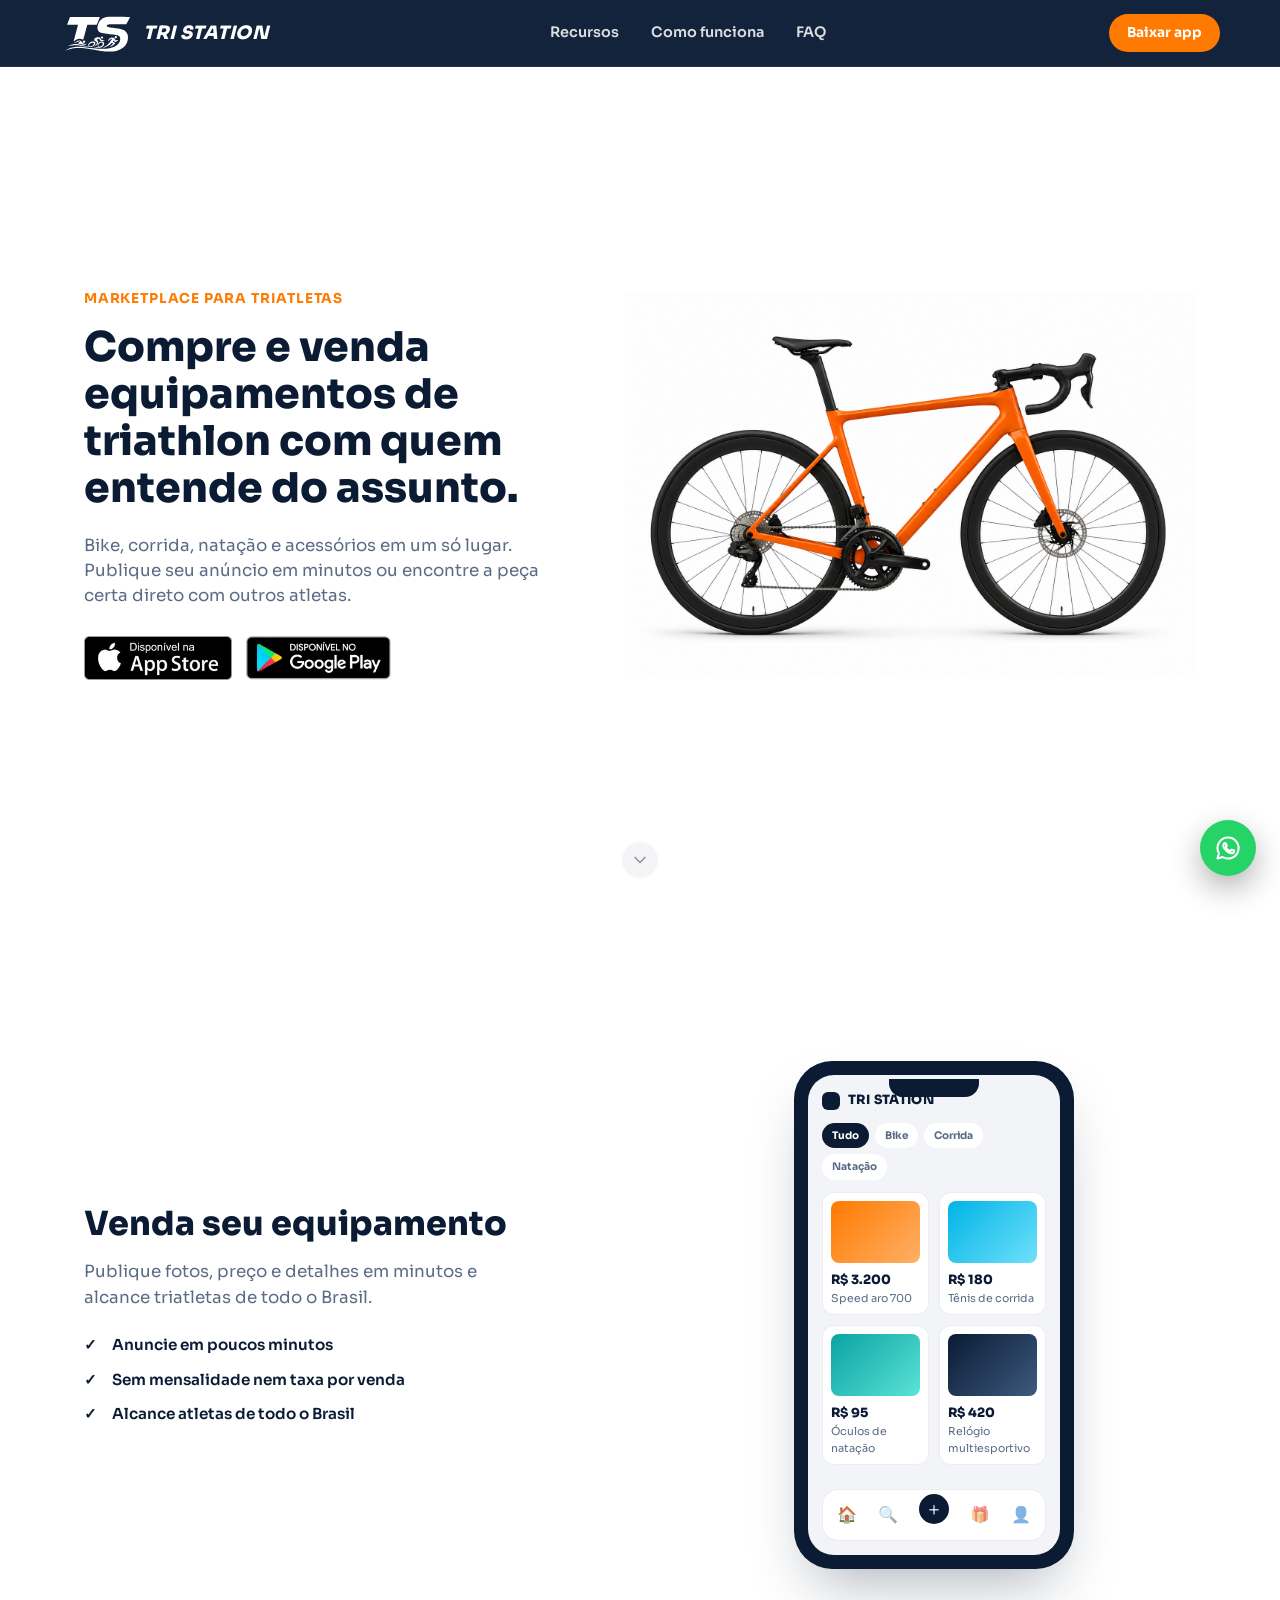
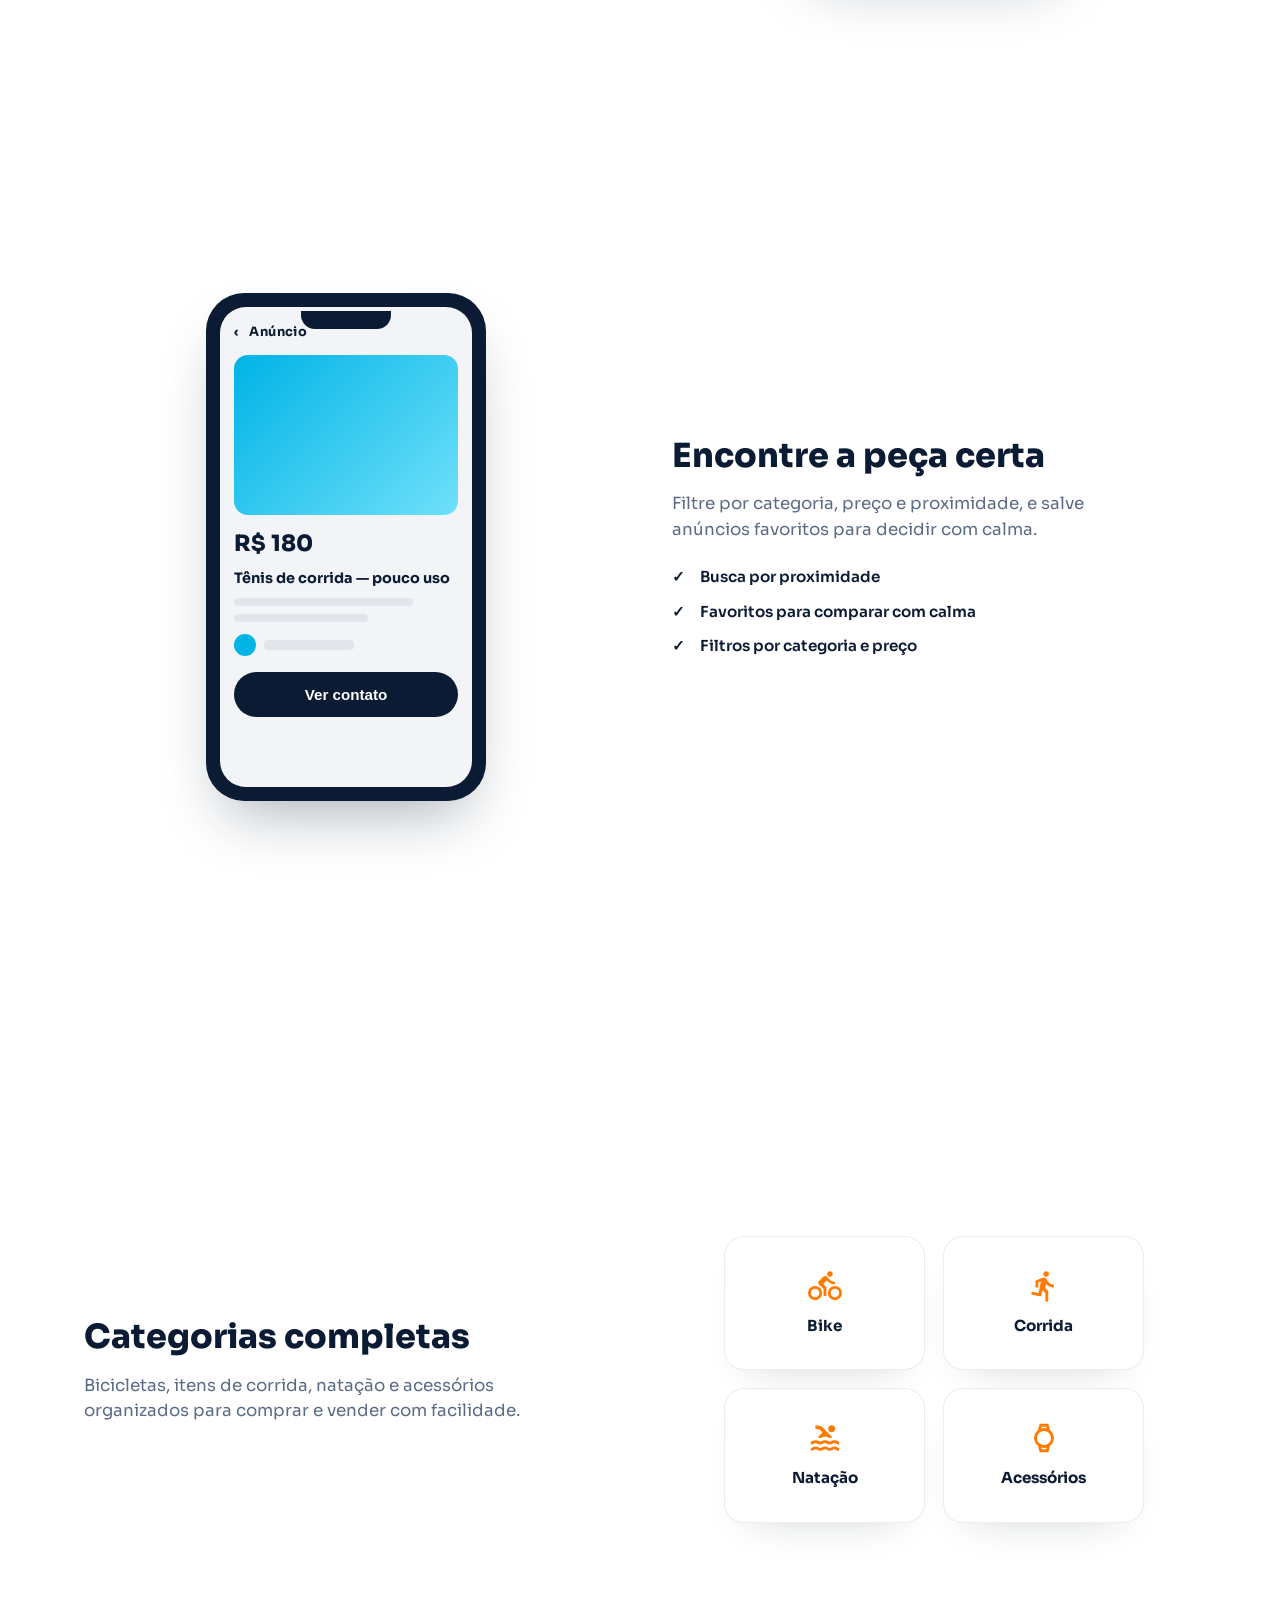
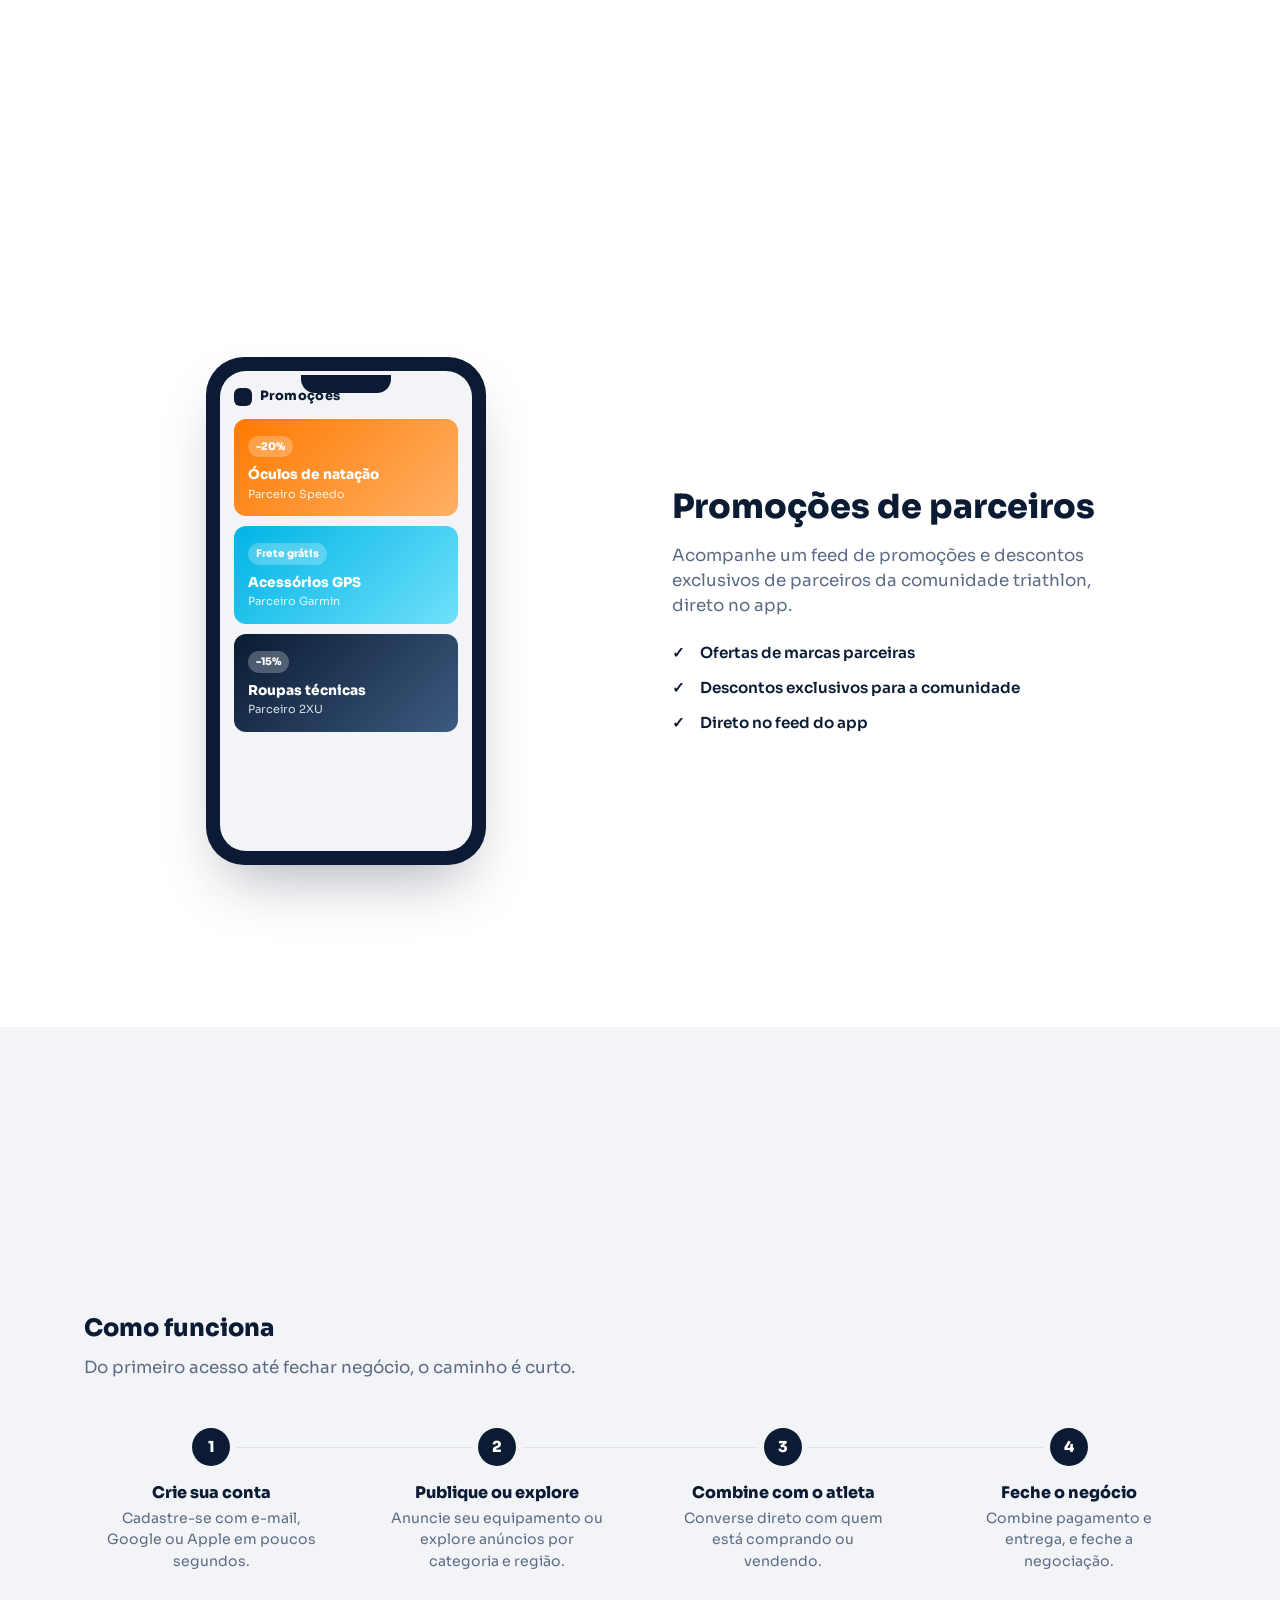
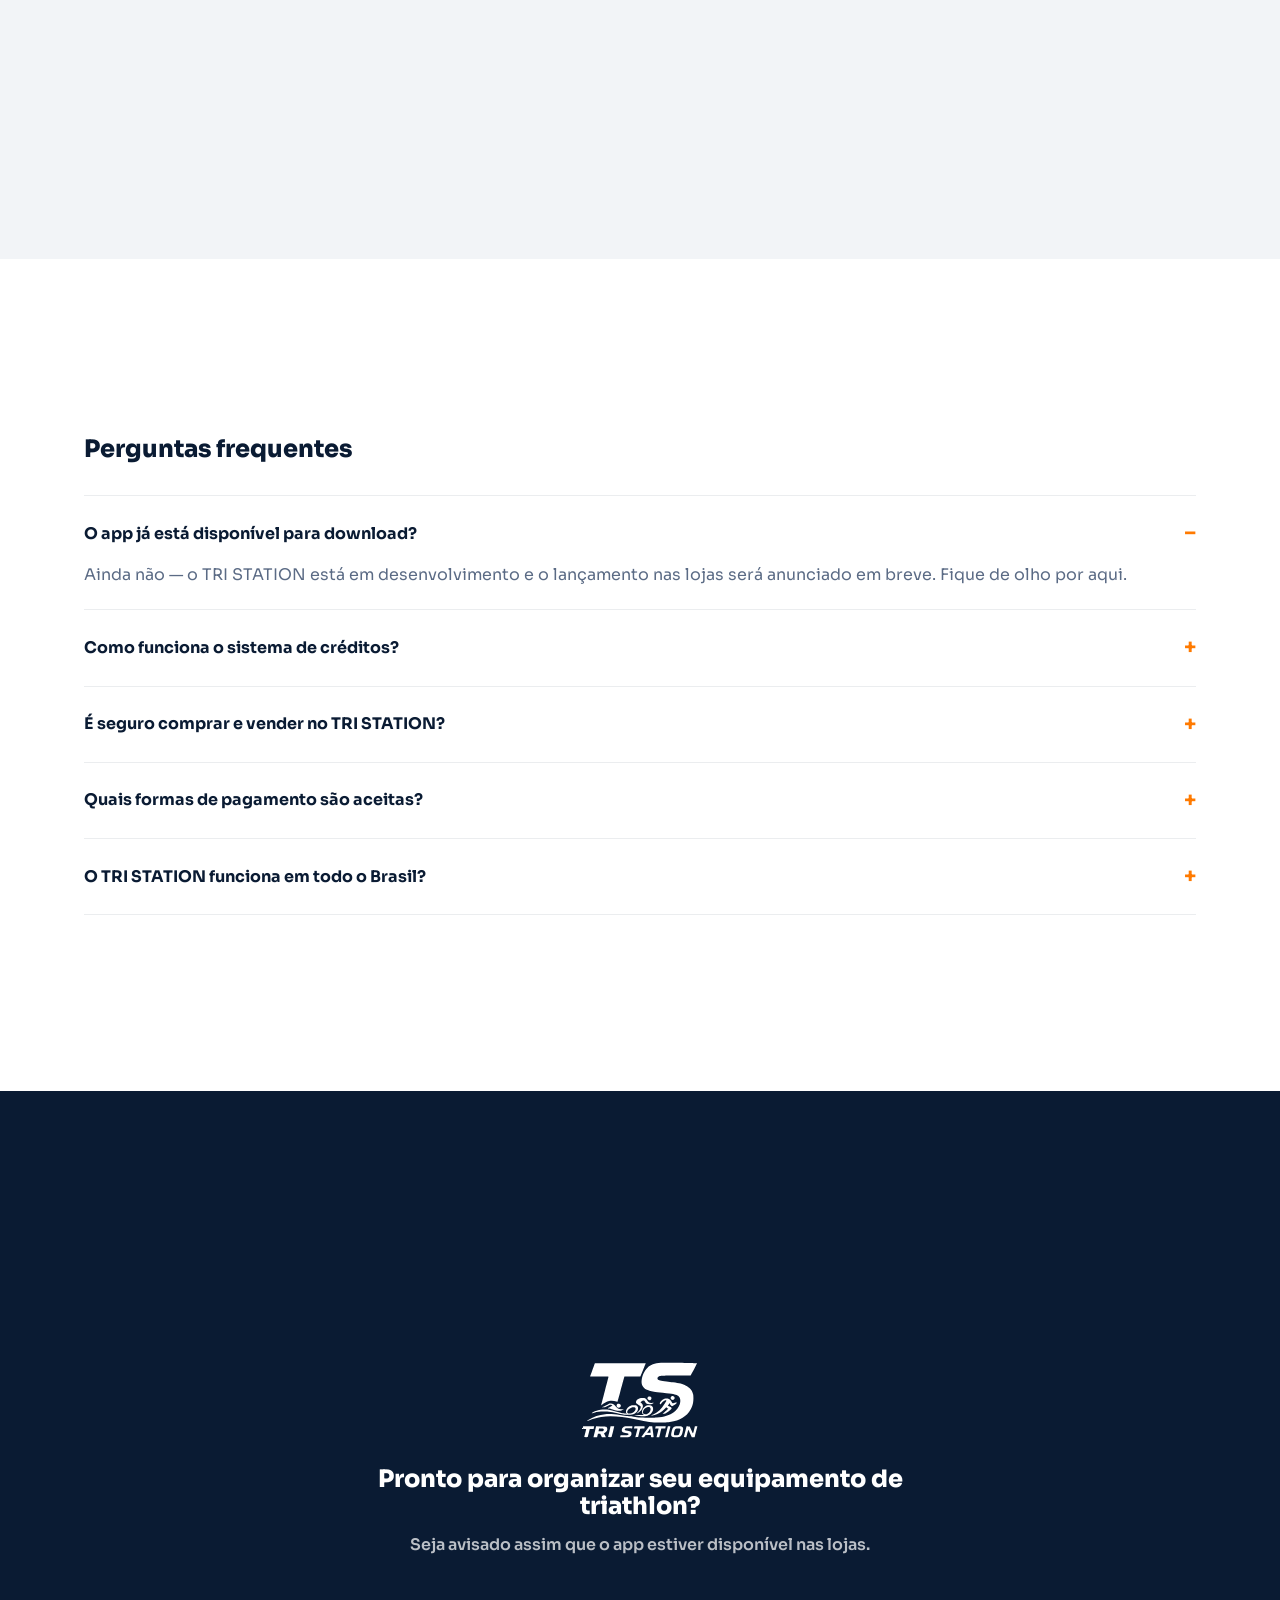
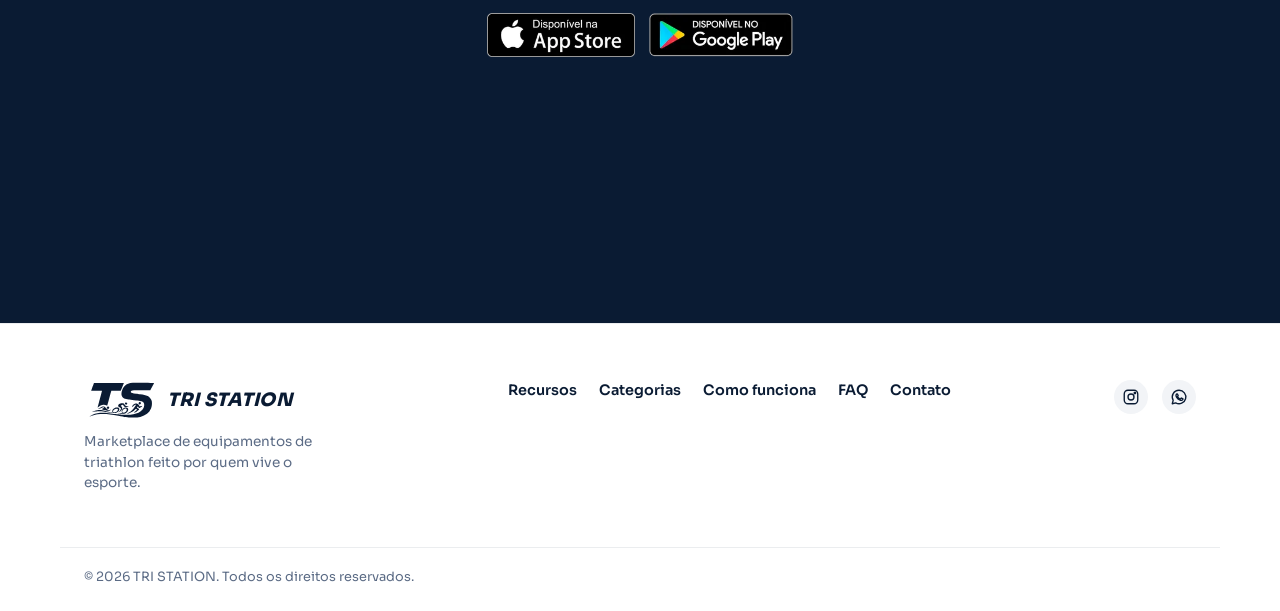
==== commit a4322af4: "Add whats app floating icon" ====
--- a/index.html
+++ b/index.html
@@ -338,7 +338,7 @@
       <a href="https://www.instagram.com/tristationbr" target="_blank" rel="noopener noreferrer" aria-label="Instagram">
         <svg viewBox="0 0 24 24" width="18" height="18" fill="none" stroke="currentColor" stroke-width="1.8"><rect x="3" y="3" width="18" height="18" rx="5"/><circle cx="12" cy="12" r="4"/><circle cx="17.2" cy="6.8" r="1"/></svg>
       </a>
-      <a href="#" aria-label="WhatsApp">
+      <a href="https://chat.whatsapp.com/DUGzu0wkA1gIq4xnxyEyfP" target="_blank" rel="noopener noreferrer" aria-label="WhatsApp">
         <svg viewBox="0 0 24 24" width="18" height="18" fill="none" stroke="currentColor" stroke-width="1.8" stroke-linecap="round" stroke-linejoin="round"><path d="M12 3a9 9 0 00-7.75 13.5L3 21l4.6-1.2A9 9 0 1012 3z"/><path d="M8.5 8.3c.2-.5.4-.5.6-.5h.5c.15 0 .35 0 .5.4.2.5.7 1.6.75 1.7.05.1.08.2 0 .35-.08.15-.12.25-.25.4-.12.15-.25.3-.36.4-.12.12-.25.25-.1.5.15.25.65 1.1 1.4 1.75.95.85 1.75 1.1 2 1.25.25.15.4.12.55-.05.15-.18.6-.7.75-.95.15-.25.3-.2.5-.12.2.08 1.3.6 1.5.7.2.1.35.15.4.25.05.1.05.55-.15 1.05-.2.5-1.1 1-1.55 1.05-.4.05-.9.08-1.45-.1-.33-.1-.75-.25-1.3-.5-2.3-1-3.8-3.3-3.9-3.45-.1-.15-.9-1.2-.9-2.3 0-1.1.6-1.6.8-1.85z"/></svg>
       </a>
     </div>
@@ -354,6 +354,10 @@
   <svg viewBox="0 0 24 24" width="20" height="20" fill="none" stroke="currentColor" stroke-width="2" stroke-linecap="round" stroke-linejoin="round"><path d="M6 9l6 6 6-6"/></svg>
 </button>
 
+<a href="https://chat.whatsapp.com/DUGzu0wkA1gIq4xnxyEyfP" target="_blank" rel="noopener noreferrer" class="whatsapp-float" aria-label="Entrar no grupo do WhatsApp">
+  <svg viewBox="0 0 24 24" width="28" height="28" fill="none" stroke="currentColor" stroke-width="1.8" stroke-linecap="round" stroke-linejoin="round"><path d="M12 3a9 9 0 00-7.75 13.5L3 21l4.6-1.2A9 9 0 1012 3z"/><path d="M8.5 8.3c.2-.5.4-.5.6-.5h.5c.15 0 .35 0 .5.4.2.5.7 1.6.75 1.7.05.1.08.2 0 .35-.08.15-.12.25-.25.4-.12.15-.25.3-.36.4-.12.12-.25.25-.1.5.15.25.65 1.1 1.4 1.75.95.85 1.75 1.1 2 1.25.25.15.4.12.55-.05.15-.18.6-.7.75-.95.15-.25.3-.2.5-.12.2.08 1.3.6 1.5.7.2.1.35.15.4.25.05.1.05.55-.15 1.05-.2.5-1.1 1-1.55 1.05-.4.05-.9.08-1.45-.1-.33-.1-.75-.25-1.3-.5-2.3-1-3.8-3.3-3.9-3.45-.1-.15-.9-1.2-.9-2.3 0-1.1.6-1.6.8-1.85z"/></svg>
+</a>
+
 <script src="script.js"></script>
 </body>
 </html>
--- a/styles.css
+++ b/styles.css
@@ -665,6 +665,29 @@
   height: 84px;
   width: auto;
   margin-bottom: 24px;
+}
+
+/* WhatsApp floating button */
+.whatsapp-float {
+  position: fixed;
+  right: 24px;
+  bottom: 24px;
+  width: 56px;
+  height: 56px;
+  border-radius: 50%;
+  background: #25D366;
+  color: #fff;
+  display: flex;
+  align-items: center;
+  justify-content: center;
+  box-shadow: 0 12px 30px rgba(0, 0, 0, 0.3);
+  z-index: 55;
+  transition: transform .15s ease, box-shadow .15s ease;
+}
+
+.whatsapp-float:hover {
+  transform: translateY(-3px) scale(1.05);
+  box-shadow: 0 16px 34px rgba(0, 0, 0, 0.35);
 }
 
 .final-cta h2 { color: #fff; max-width: 560px; }
